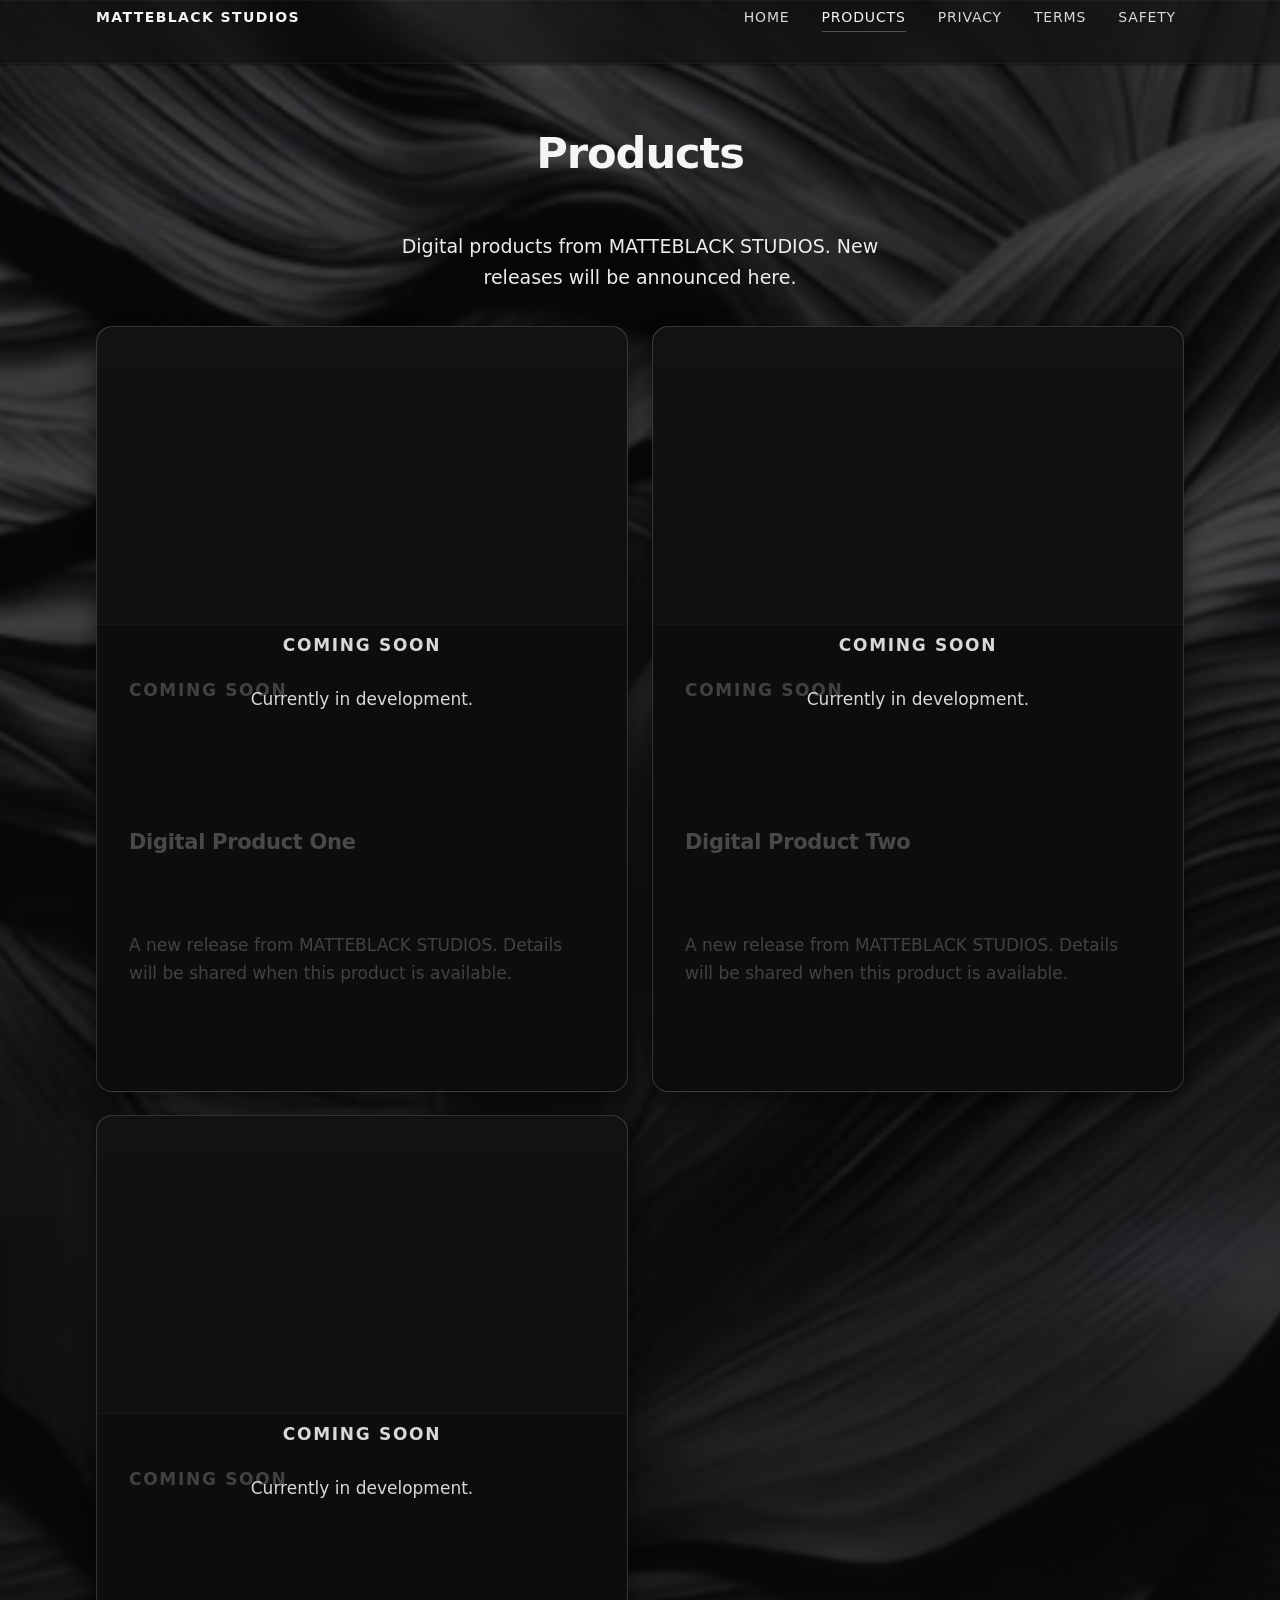
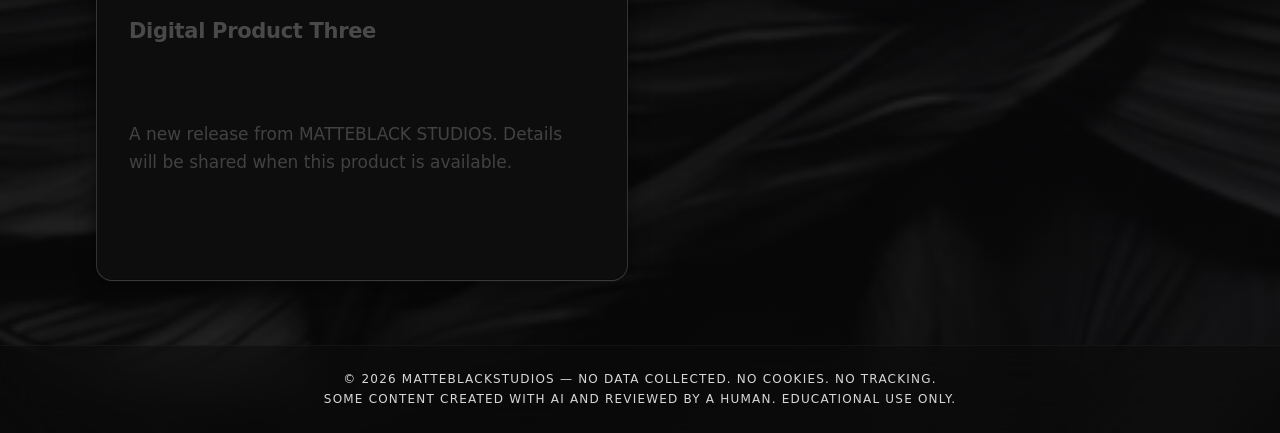
==== PRODUCTS/index.html @ a56c21bc "Initial commit: MATTEBLACK STUDIOS static site export. Privacy-first marketing site with self-hosted" ====
<!DOCTYPE html>
<html lang="en">
<head>
  <meta charset="UTF-8" />
  <meta name="viewport" content="width=device-width, initial-scale=1" />
  <meta name="description" content="Digital products from MATTEBLACK STUDIOS — new releases announced here." />
  <title>Products — MATTEBLACK STUDIOS</title>
  <link rel="stylesheet" href="/styles.css?v=7" />
</head>
<body>
  <a class="skip-link" href="#page-title">Skip to main content</a>

  <header class="header">
    <div class="container">
      <nav class="nav" aria-label="Primary">
        <a href="/index.html" class="logo" aria-label="MATTEBLACK STUDIOS home">Matteblack Studios</a>
        <button type="button" class="nav-toggle" aria-expanded="false" aria-controls="primary-nav" aria-haspopup="menu" aria-label="Open menu">
          <span class="nav-toggle__bar" aria-hidden="true"></span>
          <span class="nav-toggle__bar" aria-hidden="true"></span>
          <span class="nav-toggle__bar" aria-hidden="true"></span>
        </button>
        <ul class="nav-links" id="primary-nav">
          <li><a href="/index.html">Home</a></li>
          <li><a href="/PRODUCTS/index.html" aria-current="page">Products</a></li>
          <li><a href="/privacy.html">Privacy</a></li>
          <li><a href="/terms.html">Terms</a></li>
          <li><a href="/safety.html">Safety</a></li>
        </ul>
      </nav>
    </div>
  </header>

  <main id="main" class="section">
    <div class="container">
      <div class="page-header">
        <h1 id="page-title" class="page-title skip-target" tabindex="-1">Products</h1>
        <p class="page-intro">Digital products from MATTEBLACK STUDIOS. New releases will be announced here.</p>
      </div>

      <section class="product-grid-section" aria-label="Product catalog">
        <div class="product-grid">
          <article class="product-card product-card--soon reveal" aria-labelledby="product-one">
            <div class="product-card__overlay" aria-hidden="true">
              <div class="product-card__overlay-content">
                <p class="product-card__overlay-label">COMING SOON</p>
                <p class="product-card__overlay-note">Currently in development.</p>
              </div>
            </div>
            <figure class="product-card__media">
              <div class="product-card__placeholder" role="img" aria-label="Coming soon placeholder"></div>
            </figure>
            <div class="product-card__body">
              <p class="product-card__status"><span class="visually-hidden">Status: </span>Coming soon</p>
              <h2 id="product-one">Digital Product One</h2>
              <p>A new release from MATTEBLACK STUDIOS. Details will be shared when this product is available.</p>
            </div>
          </article>

          <article class="product-card product-card--soon reveal" aria-labelledby="product-two">
            <div class="product-card__overlay" aria-hidden="true">
              <div class="product-card__overlay-content">
                <p class="product-card__overlay-label">COMING SOON</p>
                <p class="product-card__overlay-note">Currently in development.</p>
              </div>
            </div>
            <figure class="product-card__media">
              <div class="product-card__placeholder" role="img" aria-label="Coming soon placeholder"></div>
            </figure>
            <div class="product-card__body">
              <p class="product-card__status"><span class="visually-hidden">Status: </span>Coming soon</p>
              <h2 id="product-two">Digital Product Two</h2>
              <p>A new release from MATTEBLACK STUDIOS. Details will be shared when this product is available.</p>
            </div>
          </article>

          <article class="product-card product-card--soon reveal" aria-labelledby="product-three">
            <div class="product-card__overlay" aria-hidden="true">
              <div class="product-card__overlay-content">
                <p class="product-card__overlay-label">COMING SOON</p>
                <p class="product-card__overlay-note">Currently in development.</p>
              </div>
            </div>
            <figure class="product-card__media">
              <div class="product-card__placeholder" role="img" aria-label="Coming soon placeholder"></div>
            </figure>
            <div class="product-card__body">
              <p class="product-card__status"><span class="visually-hidden">Status: </span>Coming soon</p>
              <h2 id="product-three">Digital Product Three</h2>
              <p>A new release from MATTEBLACK STUDIOS. Details will be shared when this product is available.</p>
            </div>
          </article>
        </div>
      </section>
    </div>
  </main>

  <footer class="footer">
    <div class="container">
      <p>&copy; <time datetime="2026">2026</time> MATTEBLACKSTUDIOS &mdash; No data collected. No cookies. No tracking. Some content created with AI and reviewed by a human. Educational use only.</p>
    </div>
  </footer>
  <script src="/reveal.js?v=7" defer></script>
</body>
</html>
---- styles.css ----
/* ==========================================================================
   MATTEBLACK STUDIOS — Design System
   Premium matte-black · sovereign · art-directed · mobile-first
   ==========================================================================
 *
 * Architecture: base styles target mobile viewports. Progressive enhancement
 * uses only CSS width breakpoints at 768px and 1024px — no JS breakpoints,
 * no user-agent sniffing, no device detection.
 *
 * RECOMMENDED HOST-LEVEL SECURITY HEADERS (configure on your static host):
 *
 *   Content-Security-Policy:
 *     default-src 'none'; script-src 'self'; style-src 'self'; img-src 'self';
 *     font-src 'self'; connect-src 'none'; frame-ancestors 'none'; base-uri 'self';
 *     form-action 'none'; upgrade-insecure-requests
 *
 *   X-Frame-Options: DENY
 *     (redundant when frame-ancestors 'none' is set in CSP)
 *
 *   X-Content-Type-Options: nosniff
 *   Referrer-Policy: no-referrer
 *   Permissions-Policy: accelerometer=(), camera=(), geolocation=(), gyroscope=(),
 *     microphone=(), payment=(), usb=()
 *
 * ========================================================================== */

/* --------------------------------------------------------------------------
   Design Tokens
   -------------------------------------------------------------------------- */
:root {
  color-scheme: dark;

  /* Layered matte blacks — depth scale (950 → 600) */
  --black-950: #080808;
  --black-900: #0c0c0c;
  --black-850: #111111;
  --black-800: #161616;
  --black-750: #1c1c1c;
  --black-700: #222222;
  --black-650: #282828;
  --black-600: #303030;

  /* Semantic surfaces */
  --color-bg-base: var(--black-950);
  --color-bg-canvas: var(--black-900);
  --color-bg-raised: var(--black-850);
  --color-bg-surface: var(--black-800);
  --color-bg-elevated: var(--black-750);
  --color-bg-overlay: var(--black-700);
  --color-bg-muted: var(--black-650);
  --color-bg-hover: var(--black-600);

  /* Borders — luminance steps for elevation */
  --border-ghost: rgba(255, 255, 255, 0.035);
  --border-subtle: rgba(255, 255, 255, 0.065);
  --border-default: rgba(255, 255, 255, 0.1);
  --border-strong: rgba(255, 255, 255, 0.14);
  --border-highlight: rgba(255, 255, 255, 0.2);

  --color-border-subtle: var(--border-subtle);
  --color-border-default: var(--border-default);
  --color-border-strong: var(--border-strong);

  /* Text — WCAG AA on matte-black surfaces */
  --color-text-primary: #f5f5f5;
  --color-text-secondary: rgba(245, 245, 245, 0.88);
  --color-text-muted: rgba(245, 245, 245, 0.76);
  --color-text-inverse: var(--black-950);
  --color-accent: #d4d4d4;
  --color-accent-hover: #ffffff;
  --color-focus-ring: rgba(255, 255, 255, 0.92);
  --color-focus-glow: rgba(255, 255, 255, 0.14);

  /* Chrome & interactive overlays */
  --surface-chrome: rgba(12, 12, 12, 0.52);
  --surface-chrome-border: var(--border-ghost);
  --surface-interactive: rgba(34, 34, 34, 0.7);
  --surface-interactive-hover: rgba(48, 48, 48, 0.82);

  /* Brand gradients & depth */
  --gradient-brand: linear-gradient(165deg, rgba(255, 255, 255, 0.045) 0%, transparent 52%);
  --gradient-surface: linear-gradient(
    180deg,
    rgba(255, 255, 255, 0.035) 0%,
    rgba(255, 255, 255, 0.008) 42%,
    transparent 100%
  );
  --gradient-surface-deep: linear-gradient(
    180deg,
    transparent 0%,
    rgba(8, 8, 8, 0.35) 100%
  );
  --gradient-vignette: radial-gradient(
    ellipse 82% 68% at 50% 42%,
    transparent 38%,
    rgba(8, 8, 8, 0.5) 100%
  );
  --gradient-hero-glow: radial-gradient(
    ellipse 62% 42% at 50% 28%,
    rgba(255, 255, 255, 0.055) 0%,
    transparent 72%
  );

  /* Spacing scale — 4px base unit, mobile-first rhythm */
  --space-4: 0.25rem;   /*  4px */
  --space-8: 0.5rem;    /*  8px */
  --space-12: 0.75rem;  /* 12px */
  --space-16: 1rem;     /* 16px */
  --space-24: 1.5rem;   /* 24px */
  --space-32: 2rem;     /* 32px */
  --space-48: 3rem;     /* 48px */
  --space-64: 4rem;     /* 64px */

  /* Typography — mobile base sizes; desktop overrides at 768px+ */
  --font-sans: -apple-system, BlinkMacSystemFont, "SF Pro Display", "SF Pro Text", "Segoe UI", system-ui, sans-serif;
  --font-weight-regular: 400;
  --font-weight-medium: 500;
  --font-weight-semibold: 600;

  --text-body: clamp(1.0625rem, 2.5vw, 1.125rem);
  --line-height-body: 1.5;
  --baseline: calc(var(--text-body) * var(--line-height-body));

  --text-display: clamp(1.875rem, 6vw, 2.5rem);
  --text-h1: clamp(1.625rem, 5vw, 2.25rem);
  --text-h2: clamp(1.25rem, 4vw, 1.625rem);
  --text-h3: clamp(1.0625rem, 3.5vw, 1.25rem);
  --text-body-lg: clamp(1.0625rem, 1rem + 0.3vw, 1.1875rem);
  --text-small: clamp(0.8125rem, 0.78rem + 0.18vw, 0.875rem);
  --text-label: clamp(0.75rem, 0.72rem + 0.15vw, 0.8125rem);
  --text-caption: clamp(0.6875rem, 0.66rem + 0.14vw, 0.75rem);

  --leading-display: 1.1;
  --leading-heading: 1.2;
  --leading-subheading: 1.3;
  --leading-body: 1.5;
  --leading-prose: 1.65;
  --leading-label: 1.4;

  --tracking-display: -0.035em;
  --tracking-heading: -0.025em;
  --tracking-subheading: -0.015em;
  --tracking-body: 0;
  --tracking-label: 0.06em;
  --tracking-caps: 0.1em;

  /* Vertical rhythm — baseline multiples */
  --rhythm-1: var(--baseline);
  --rhythm-2: calc(var(--baseline) * 2);
  --rhythm-3: calc(var(--baseline) * 3);
  --rhythm-4: calc(var(--baseline) * 4);

  /* Layout — mobile defaults; widened at breakpoints */
  --grid-columns: 12;
  --container-max: 72rem;
  --container-narrow: 42rem;
  --hero-max-width: 50rem;
  --container-padding: var(--space-16);
  --section-padding: var(--space-32);
  --header-height: 4rem;

  /* Radii — unified */
  --radius-sm: 0.5rem;
  --radius-md: 0.75rem;
  --radius-lg: 1rem;

  /* Motion — micro-interactions */
  --ease-premium: cubic-bezier(0.22, 1, 0.36, 1);
  --ease-soft: cubic-bezier(0.33, 1, 0.68, 1);
  --duration-micro: 150ms;
  --duration-base: 200ms;
  --duration-enter: 250ms;
  --page-fade-duration: 280ms;
  --page-fade-delay: 60ms;
  --page-fade-delay-header: 50ms;
  --page-fade-delay-main: 110ms;
  --page-fade-delay-footer: 170ms;
  --lift-hover: -3px;
  --lift-sm: -2px;
  --lift-xs: -1px;
  --press-sm: 1px;
  --transition-interactive:
    transform var(--duration-micro) var(--ease-premium),
    opacity var(--duration-base) var(--ease-soft),
    color var(--duration-base) var(--ease-soft),
    background var(--duration-base) var(--ease-soft),
    border-color var(--duration-base) var(--ease-soft),
    box-shadow var(--duration-base) var(--ease-soft);

  /* Shadows — stacked matte depth */
  --shadow-sm:
    0 1px 2px rgba(0, 0, 0, 0.42),
    inset 0 1px 0 var(--border-ghost);
  --shadow-md:
    0 6px 20px rgba(0, 0, 0, 0.48),
    0 1px 0 var(--border-ghost);
  --shadow-lg:
    0 14px 36px rgba(0, 0, 0, 0.52),
    inset 0 1px 0 var(--border-subtle);
  --shadow-inset-deep: inset 0 1px 0 var(--border-subtle), inset 0 -1px 0 rgba(0, 0, 0, 0.35);

  /* Frosted glass — mapped to black layers */
  --glass-bg: rgba(22, 22, 22, 0.58);
  --glass-bg-strong: rgba(28, 28, 28, 0.68);
  --glass-border: var(--border-default);
  --glass-border-soft: var(--border-subtle);
  --glass-blur: 20px;
  --glass-text: #f5f5f5;
  --glass-text-soft: rgba(255, 255, 255, 0.92);
  --glass-highlight: var(--border-highlight);

  --bg-image: url("assets/hero-bg.png");
  --bg-scrim: linear-gradient(
    180deg,
    rgba(8, 8, 8, 0.52) 0%,
    rgba(8, 8, 8, 0.66) 48%,
    rgba(8, 8, 8, 0.76) 100%
  );
  --parallax-depth: -1px;
  --parallax-scale: 1.12;

  /* Ambient background motion */
  --ambient-duration: 96s;
  --ambient-duration-glow: 72s;
  --ambient-ease: ease-in-out;
}

/* --------------------------------------------------------------------------
   Reset & Base
   Instagram in-app browser hardening: overflow-x hidden, min-width/height 0
   on all elements prevents flex/grid children from forcing horizontal scroll.
   -------------------------------------------------------------------------- */
*,
*::before,
*::after {
  margin: 0;
  padding: 0;
  box-sizing: border-box;
  min-width: 0;
  min-height: 0;
}

html {
  scroll-behavior: smooth;
  -webkit-font-smoothing: antialiased;
  -moz-osx-font-smoothing: grayscale;
  text-rendering: optimizeLegibility;
  overflow-x: hidden;
  -webkit-text-size-adjust: 100%;
  text-size-adjust: 100%;
}

html,
body {
  overflow-x: hidden;
}

@media (prefers-reduced-motion: reduce) {
  html {
    scroll-behavior: auto;
  }

  *,
  *::before,
  *::after {
    animation: none !important;
    transition: none !important;
  }
}

body {
  position: relative;
  min-height: 100dvh;
  min-height: -webkit-fill-available;
  display: flex;
  flex-direction: column;
  overflow-x: hidden;
  overflow-wrap: break-word;
  word-wrap: break-word;
  background-color: var(--black-950);
  background-image: var(--bg-scrim), var(--bg-image);
  background-size: cover;
  background-position: center;
  background-repeat: no-repeat;
  background-attachment: scroll;
  image-rendering: auto;
  color: var(--color-text-primary);
  font-family: var(--font-sans);
  font-size: var(--text-body);
  font-weight: var(--font-weight-regular);
  line-height: var(--leading-body);
  font-feature-settings: "kern" 1, "liga" 1;
}

/* Skip link — visible on keyboard focus */
.skip-link {
  position: absolute;
  top: var(--space-8);
  left: var(--space-16);
  z-index: 200;
  padding: var(--space-8) var(--space-16);
  font-size: var(--text-small);
  font-weight: var(--font-weight-medium);
  letter-spacing: var(--tracking-label);
  text-transform: uppercase;
  color: var(--color-text-primary);
  background-color: var(--color-bg-elevated);
  border: 1px solid var(--border-strong);
  border-radius: var(--radius-sm);
  box-shadow: var(--shadow-md);
  clip: rect(0 0 0 0);
  clip-path: inset(50%);
  overflow: hidden;
  white-space: nowrap;
}

.skip-link:focus {
  clip: auto;
  clip-path: none;
  overflow: visible;
  outline: 2px solid var(--color-focus-ring);
  outline-offset: 3px;
  box-shadow: var(--shadow-md), 0 0 0 4px var(--color-focus-glow);
}

.skip-link:focus-visible {
  outline: 2px solid var(--color-focus-ring);
  outline-offset: 3px;
  box-shadow: var(--shadow-md), 0 0 0 4px var(--color-focus-glow);
}

/* Ambient drift on pages with a full-page background image */
@media (prefers-reduced-motion: no-preference) {
  body:not(:has(.hero__parallax)) {
    animation: ambient-bg-drift var(--ambient-duration) var(--ambient-ease) infinite alternate;
  }
}

@keyframes ambient-bg-drift {
  0%,
  100% {
    background-position: 50% 50%;
  }
  33% {
    background-position: 50.4% 49.6%;
  }
  66% {
    background-position: 49.6% 50.4%;
  }
}

@keyframes ambient-glow {
  0%,
  100% {
    opacity: 1;
  }
  50% {
    opacity: 0.88;
  }
}

/* Home hero owns the background image when parallax layer is present */
body:has(.hero__parallax) {
  background-image: var(--bg-scrim);
}

/* --------------------------------------------------------------------------
   Page transitions — CSS-only opacity fades (motion-safe)
   -------------------------------------------------------------------------- */
@media (prefers-reduced-motion: no-preference) {
  @view-transition {
    navigation: auto;
  }

  ::view-transition-old(root) {
    animation: page-exit var(--page-fade-duration) var(--ease-soft) both;
    will-change: opacity;
  }

  ::view-transition-new(root) {
    animation: page-enter var(--page-fade-duration) var(--ease-premium) both;
    animation-delay: var(--page-fade-delay);
    will-change: opacity;
  }
}

@keyframes page-enter {
  from {
    opacity: 0;
  }
  to {
    opacity: 1;
  }
}

@keyframes page-exit {
  from {
    opacity: 1;
  }
  to {
    opacity: 0;
  }
}

/* Staggered enter on load — opacity + transition-delay */
@media (prefers-reduced-motion: no-preference) {
  @starting-style {
    .header,
    main:not(.legal),
    .footer {
      opacity: 0;
    }
  }

  .header,
  main:not(.legal),
  .footer {
    transition: opacity var(--page-fade-duration) var(--ease-premium);
    will-change: opacity;
  }

  main.legal,
  main.legal .legal__content {
    opacity: 1;
    transition: none;
    will-change: auto;
  }

  .header {
    transition-delay: var(--page-fade-delay-header);
  }

  main {
    transition-delay: var(--page-fade-delay-main);
  }

  .footer {
    transition-delay: var(--page-fade-delay-footer);
  }
}

.header,
main,
.footer {
  opacity: 1;
}

/* --------------------------------------------------------------------------
   Scroll-triggered reveals (IntersectionObserver + .is-visible)
   -------------------------------------------------------------------------- */
.reveal {
  transition:
    opacity var(--duration-enter) var(--ease-premium),
    transform var(--duration-enter) var(--ease-premium);
  transition-delay: var(--reveal-delay, 0ms);
  will-change: transform, opacity;
}

html.js .reveal:not(.is-visible) {
  opacity: 0;
  transform: translateY(10px);
}

/* Legal copy must stay visible and readable to screen readers at all times */
.legal .legal__content,
html.js .legal .legal__content.reveal,
html.js .legal .legal__content.reveal:not(.is-visible) {
  opacity: 1 !important;
  transform: none !important;
  will-change: auto;
}

.reveal.is-visible {
  opacity: 1;
  transform: translateY(0);
}

@media (prefers-reduced-motion: reduce) {
  .reveal,
  .reveal:not(.is-visible) {
    opacity: 1;
    transform: none;
    transition: none;
    will-change: auto;
  }

  .header,
  main,
  .footer {
    will-change: auto;
  }
}

img,
svg,
video {
  display: block;
  max-width: 100%;
  height: auto;
}

img {
  object-fit: cover;
}

a {
  color: inherit;
  text-decoration: none;
  -webkit-tap-highlight-color: rgba(255, 255, 255, 0.1);
}

button {
  -webkit-tap-highlight-color: rgba(255, 255, 255, 0.1);
}

:focus-visible {
  outline: 2px solid var(--color-focus-ring);
  outline-offset: 3px;
  box-shadow: 0 0 0 4px var(--color-focus-glow);
}

/* Fallback for browsers without :focus-visible */
:focus:not(:focus-visible) {
  outline: none;
  box-shadow: none;
}

a:focus-visible,
button:focus-visible {
  border-radius: var(--radius-sm);
}

/* --------------------------------------------------------------------------
   Typography
   -------------------------------------------------------------------------- */
h1,
h2,
h3,
h4,
h5,
h6 {
  font-weight: var(--font-weight-semibold);
  text-wrap: balance;
}

h1 { font-size: var(--text-h1); line-height: var(--leading-heading); letter-spacing: var(--tracking-heading); }
h2 { font-size: var(--text-h2); line-height: var(--leading-heading); letter-spacing: var(--tracking-heading); }
h3 { font-size: var(--text-h3); line-height: var(--leading-subheading); letter-spacing: var(--tracking-subheading); }

p {
  max-width: 65ch;
  line-height: var(--leading-prose);
}

p + p {
  margin-top: var(--rhythm-1);
}

/* --------------------------------------------------------------------------
   Shared surfaces & glass
   -------------------------------------------------------------------------- */
.glass-panel {
  background: var(--glass-bg);
  background-image: var(--gradient-surface);
  backdrop-filter: blur(var(--glass-blur)) saturate(1.06);
  -webkit-backdrop-filter: blur(var(--glass-blur)) saturate(1.06);
  border: 1px solid var(--glass-border);
  border-radius: var(--radius-lg);
  box-shadow: var(--shadow-lg), var(--shadow-inset-deep);
  transition:
    transform var(--duration-base) var(--ease-premium),
    border-color var(--duration-base) var(--ease-premium),
    box-shadow var(--duration-base) var(--ease-premium);
}

.glass-text {
  color: var(--glass-text);
  text-shadow:
    0 1px 2px rgba(0, 0, 0, 0.4),
    0 0 20px rgba(255, 255, 255, 0.1);
}

.glass-text--liquid {
  color: var(--glass-text);
  background: linear-gradient(
    145deg,
    #ffffff 0%,
    #f0f0f0 48%,
    #ffffff 100%
  );
  -webkit-background-clip: text;
  background-clip: text;
  -webkit-text-fill-color: transparent;
  filter:
    drop-shadow(0 1px 2px rgba(0, 0, 0, 0.45))
    drop-shadow(0 0 12px rgba(255, 255, 255, 0.16));
}

@supports not ((-webkit-background-clip: text) or (background-clip: text)) {
  .glass-text--liquid {
    -webkit-text-fill-color: currentColor;
    background: none;
    filter: none;
  }
}

@media (prefers-contrast: more) {
  .glass-text--liquid {
    -webkit-text-fill-color: currentColor;
    color: var(--glass-text);
    background: none;
    filter: none;
  }
}

/* --------------------------------------------------------------------------
   Layout — mobile-first grid; columns expand at 768px+
   -------------------------------------------------------------------------- */
.container {
  width: 100%;
  max-width: var(--container-max);
  margin-inline: auto;
  padding-inline: var(--container-padding);
}

.container--narrow {
  max-width: var(--container-narrow);
}

.grid {
  display: grid;
  grid-template-columns: repeat(var(--grid-columns), minmax(0, 1fr));
  gap: var(--space-24);
}

.col-span-12 { grid-column: span 12; }
.col-span-10,
.col-span-8,
.col-span-6,
.col-span-4 {
  grid-column: span 12;
}
.col-start-2,
.col-start-3 {
  grid-column-start: 1;
}

@media (min-width: 768px) {
  :root {
    --container-padding: var(--space-24);
    --section-padding: var(--space-64);

    /* Desktop typography scale — clamp() smooths between breakpoints */
    --text-body: clamp(1rem, 0.94rem + 0.28vw, 1.0625rem);
    --text-display: clamp(2rem, 1.45rem + 2.2vw, 3.25rem);
    --text-h1: clamp(1.875rem, 1.5rem + 1.5vw, 2.75rem);
    --text-h2: clamp(1.375rem, 1.15rem + 0.85vw, 1.75rem);
    --text-h3: clamp(1.125rem, 1.05rem + 0.4vw, 1.3125rem);
  }

  .col-span-10 { grid-column: span 10; }
  .col-span-8  { grid-column: span 8; }
  .col-span-6  { grid-column: span 6; }
  .col-span-4  { grid-column: span 4; }
  .col-start-2 { grid-column-start: 2; }
  .col-start-3 { grid-column-start: 3; }
}

@media (min-width: 1024px) {
  :root {
    --container-padding: var(--space-32);
  }
}

/* --------------------------------------------------------------------------
   Header & Navigation — mobile: collapsible menu; desktop: inline links
   -------------------------------------------------------------------------- */
.header {
  position: sticky;
  top: 0;
  z-index: 100;
  height: auto;
  border-bottom: 1px solid var(--surface-chrome-border);
  background: var(--surface-chrome);
  backdrop-filter: blur(var(--glass-blur)) saturate(1.04);
  -webkit-backdrop-filter: blur(var(--glass-blur)) saturate(1.04);
  box-shadow: var(--shadow-sm);
}

.nav {
  display: flex;
  flex-wrap: wrap;
  align-items: center;
  justify-content: space-between;
  min-height: var(--header-height);
  gap: var(--space-16);
  row-gap: 0;
}

.logo {
  flex-shrink: 0;
  display: inline-flex;
  align-items: center;
  min-height: 3rem;
  max-width: calc(100% - 3.5rem);
  font-size: var(--text-small);
  font-weight: var(--font-weight-semibold);
  line-height: var(--leading-label);
  letter-spacing: var(--tracking-caps);
  text-transform: uppercase;
  color: var(--glass-text);
  opacity: 1;
  transform: translateY(0);
  transition: var(--transition-interactive);
}

.logo:hover {
  color: var(--color-accent-hover);
  transform: translateY(var(--lift-xs));
}

.logo:active {
  transform: translateY(0);
  opacity: 0.82;
}

.nav-links {
  display: none;
  width: 100%;
  flex-direction: column;
  align-items: stretch;
  gap: var(--space-4);
  padding-block: var(--space-16);
  margin-top: var(--space-8);
  border-top: 1px solid var(--border-subtle);
  list-style: none;
}

.nav.is-open .nav-links {
  display: flex;
}

html:not(.js) .nav-links {
  display: flex;
}

html:not(.js) .nav-toggle {
  display: none;
}

html:not(.js) #primary-nav {
  display: flex;
}

@media (min-width: 768px) {
  #primary-nav[hidden] {
    display: flex !important;
  }
}

.nav-links li {
  display: flex;
  width: 100%;
}

.nav-links a {
  position: relative;
  display: flex;
  align-items: center;
  width: 100%;
  min-height: 3rem;
  padding: var(--space-8) var(--space-16);
  font-size: var(--text-small);
  font-weight: var(--font-weight-medium);
  line-height: var(--leading-label);
  letter-spacing: var(--tracking-label);
  text-transform: uppercase;
  color: var(--color-text-secondary);
  transform: translateY(0);
  transition: var(--transition-interactive);
}

.nav-links a::after {
  content: "";
  position: absolute;
  left: var(--space-16);
  right: var(--space-16);
  bottom: 0.2rem;
  height: 1px;
  background: currentColor;
  opacity: 0;
  transform: scaleX(0.5);
  transition:
    opacity var(--duration-base) var(--ease-soft),
    transform var(--duration-base) var(--ease-premium);
}

.nav-links a:hover {
  opacity: 1;
  color: var(--color-accent-hover);
  transform: translateY(var(--lift-xs));
}

.nav-links a:hover::after {
  opacity: 0.4;
  transform: scaleX(1);
}

.nav-links a:active {
  transform: translateY(0);
  opacity: 0.78;
}

.nav-links a[aria-current="page"] {
  opacity: 1;
  color: var(--glass-text);
}

.nav-links a[aria-current="page"]::after {
  opacity: 0.28;
  transform: scaleX(1);
}

.logo:focus-visible,
.nav-links a:focus-visible {
  outline-offset: 4px;
}

.nav-toggle {
  display: inline-flex;
  flex-shrink: 0;
  flex-direction: column;
  justify-content: center;
  align-items: center;
  gap: 5px;
  min-width: 3rem;
  min-height: 3rem;
  margin-left: auto;
  padding: var(--space-8);
  background: transparent;
  border: 1px solid var(--border-default);
  border-radius: var(--radius-sm);
  cursor: pointer;
  color: var(--glass-text);
  transition: var(--transition-interactive);
}

.nav-toggle__bar {
  display: block;
  width: 1.25rem;
  height: 2px;
  background: currentColor;
  border-radius: 1px;
  transition: transform var(--duration-base) var(--ease-premium), opacity var(--duration-base) var(--ease-soft);
}

.nav-toggle:hover {
  border-color: var(--border-strong);
  background-color: var(--surface-interactive);
}

.nav-toggle:focus-visible {
  outline: 2px solid var(--color-focus-ring);
  outline-offset: 3px;
  box-shadow: 0 0 0 4px var(--color-focus-glow);
}

.nav.is-open .nav-toggle__bar:nth-child(1) {
  transform: translateY(7px) rotate(45deg);
}

.nav.is-open .nav-toggle__bar:nth-child(2) {
  opacity: 0;
}

.nav.is-open .nav-toggle__bar:nth-child(3) {
  transform: translateY(-7px) rotate(-45deg);
}

@media (min-width: 768px) {
  .header {
    height: var(--header-height);
  }

  .nav {
    flex-wrap: nowrap;
    height: 100%;
    min-height: 0;
  }

  .logo {
    display: block;
    min-height: 0;
    max-width: none;
  }

  .nav-toggle {
    display: none;
  }

  .nav-links {
    display: flex;
    width: auto;
    flex-direction: row;
    align-items: center;
    gap: var(--space-16);
    padding-block: 0;
    margin-top: 0;
    border-top: none;
  }

  .nav-links li {
    width: auto;
  }

  .nav-links a {
    display: block;
    width: auto;
    min-height: 0;
    padding: var(--space-8) var(--space-8);
  }

  .nav-links a::after {
    left: var(--space-8);
    right: var(--space-8);
  }
}

/* --------------------------------------------------------------------------
   Hero — mobile: simplified parallax; desktop: perspective depth
   Viewport height uses 100dvh + -webkit-fill-available for in-app browsers.
   -------------------------------------------------------------------------- */
.hero {
  position: relative;
  flex: 1;
  display: flex;
  align-items: center;
  padding-block: var(--space-32);
  min-height: calc(100dvh - var(--header-height) - var(--space-32));
  overflow: hidden;
  isolation: isolate;
  perspective: none;
}

/* Parallax background — perspective + translateZ depth */
.hero__parallax {
  position: absolute;
  inset: 0;
  z-index: 0;
  overflow: hidden;
  transform-style: preserve-3d;
  pointer-events: none;
}

.hero__parallax-layer {
  position: absolute;
  inset: 0;
  background-image: var(--bg-scrim), var(--bg-image);
  background-size: cover;
  background-position: center;
  background-repeat: no-repeat;
  image-rendering: auto;
  transform: none;
  transform-origin: center center;
  will-change: transform, opacity;
}

@media (prefers-reduced-motion: no-preference) {
  .hero__parallax-layer {
    animation: ambient-bg-drift var(--ambient-duration) var(--ambient-ease) infinite alternate;
  }

  @supports (animation-timeline: scroll()) {
    .hero__parallax-layer {
      animation:
        ambient-bg-drift var(--ambient-duration) var(--ambient-ease) infinite alternate,
        hero-parallax-scroll linear both;
      animation-timeline: auto, scroll(root block);
      animation-range: normal, 0 100dvh;
    }
  }
}

@keyframes hero-parallax-scroll {
  from {
    transform: translateZ(var(--parallax-depth)) scale(var(--parallax-scale)) translateY(0);
  }
  to {
    transform: translateZ(var(--parallax-depth)) scale(var(--parallax-scale)) translateY(5%);
  }
}

.hero::after {
  content: "";
  position: absolute;
  inset: 0;
  background: var(--gradient-vignette), var(--gradient-hero-glow);
  pointer-events: none;
  z-index: 2;
  will-change: opacity;
}

@media (prefers-reduced-motion: no-preference) {
  .hero::after {
    animation: ambient-glow var(--ambient-duration-glow) var(--ambient-ease) infinite alternate;
  }
}

.hero .container {
  position: relative;
  z-index: 3;
  width: 100%;
  transform: translateZ(0);
}

.hero__content {
  width: 100%;
  max-width: var(--hero-max-width);
  margin-inline: auto;
  padding: var(--space-24) var(--space-16);
  text-align: center;
  background: var(--glass-bg-strong);
}

.hero-title {
  white-space: normal;
  overflow-wrap: break-word;
  font-size: var(--text-display);
  font-weight: var(--font-weight-semibold);
  line-height: var(--leading-display);
  letter-spacing: var(--tracking-heading);
  margin-bottom: var(--rhythm-2);
  text-wrap: balance;
}

.hero-subtitle {
  max-width: none;
  white-space: normal;
  font-size: var(--text-label);
  font-weight: var(--font-weight-medium);
  line-height: var(--leading-label);
  letter-spacing: var(--tracking-caps);
  color: var(--color-text-primary);
  text-transform: uppercase;
}

#main {
  scroll-margin-top: var(--header-height);
}

.legal__title,
.skip-target {
  scroll-margin-top: var(--header-height);
}

.legal__title:focus,
.legal__title:focus-visible,
.skip-target:focus,
.skip-target:focus-visible {
  outline: 2px solid var(--color-focus-ring);
  outline-offset: 3px;
  box-shadow: 0 0 0 4px var(--color-focus-glow);
}

main:focus,
main:focus-visible {
  outline: 2px solid var(--color-focus-ring);
  outline-offset: 3px;
  box-shadow: 0 0 0 4px var(--color-focus-glow);
}

@media (min-width: 768px) {
  .hero {
    padding-block: var(--space-64);
    min-height: calc(100dvh - var(--header-height) - var(--space-64));
    perspective: 1px;
    perspective-origin: center center;
  }

  .hero__parallax-layer {
    inset: -12% 0;
    transform: translateZ(var(--parallax-depth)) scale(var(--parallax-scale));
  }

  .hero__content {
    padding: var(--space-32) var(--space-24);
  }

  .hero-title {
    letter-spacing: var(--tracking-display);
  }
}

@media (prefers-reduced-motion: reduce) {
  .hero {
    perspective: none;
  }

  .hero__parallax-layer {
    transform: none;
    will-change: auto;
  }

  .hero::after {
    will-change: auto;
  }
}

/* --------------------------------------------------------------------------
   Sections — vertical rhythm via --section-padding token
   -------------------------------------------------------------------------- */
.section {
  flex: 1;
  padding-block: var(--section-padding);
}

.section--compact {
  padding-block: var(--space-32);
}

.page-header {
  margin-bottom: var(--space-24);
}

.page-title {
  font-size: var(--text-h1);
  font-weight: var(--font-weight-semibold);
  letter-spacing: var(--tracking-heading);
  line-height: var(--leading-heading);
  text-align: center;
  margin-bottom: var(--rhythm-2);
  color: var(--glass-text);
  text-wrap: balance;
}

.page-intro {
  max-width: 42ch;
  margin-inline: auto;
  font-size: var(--text-body-lg);
  line-height: var(--leading-prose);
  letter-spacing: var(--tracking-body);
  color: var(--glass-text-soft);
  text-align: center;
  text-wrap: pretty;
}

@media (min-width: 768px) {
  .page-header {
    margin-bottom: var(--space-32);
  }
}

/* --------------------------------------------------------------------------
   Product cards
   -------------------------------------------------------------------------- */
.product-grid {
  display: grid;
  grid-template-columns: repeat(12, minmax(0, 1fr));
  gap: var(--space-24);
  align-items: stretch;
}

.product-card {
  grid-column: span 12;
  position: relative;
  padding: var(--space-24);
  border-radius: var(--radius-lg);
  border: 1px solid var(--glass-border);
  background-color: var(--color-bg-elevated);
  background-image: var(--gradient-surface);
  backdrop-filter: blur(var(--glass-blur)) saturate(1.06);
  -webkit-backdrop-filter: blur(var(--glass-blur)) saturate(1.06);
  box-shadow: var(--shadow-md), var(--shadow-inset-deep);
  transition: var(--transition-interactive);
}

.product-card.reveal:not(.is-visible) {
  transform: translateY(10px);
}

.product-card.reveal.is-visible {
  transform: translateY(0);
}

.product-card:hover {
  transform: translateY(var(--lift-hover));
  border-color: var(--border-strong);
  background-color: var(--color-bg-overlay);
  box-shadow: var(--shadow-lg), var(--shadow-inset-deep);
}

.product-card:active {
  transform: translateY(calc(var(--lift-hover) + var(--press-sm)));
  opacity: 0.94;
}

.product-card h2 {
  font-size: var(--text-h3);
  font-weight: var(--font-weight-semibold);
  line-height: var(--leading-subheading);
  letter-spacing: var(--tracking-subheading);
  margin-bottom: var(--rhythm-1);
  color: var(--glass-text);
  text-wrap: balance;
  transition:
    opacity var(--duration-base) var(--ease-soft),
    transform var(--duration-base) var(--ease-premium);
}

.product-card:hover h2 {
  transform: translateY(var(--lift-xs));
}

.product-card p {
  max-width: none;
  font-size: var(--text-body);
  line-height: var(--leading-prose);
  color: var(--color-text-secondary);
}

.product-card:hover p {
  color: var(--color-text-primary);
}

.product-note {
  margin-top: var(--rhythm-2);
  font-size: var(--text-caption);
  line-height: var(--leading-label);
  letter-spacing: var(--tracking-caps);
  font-weight: var(--font-weight-medium);
  text-transform: uppercase;
  color: var(--color-text-secondary);
  opacity: 1;
  transition:
    opacity var(--duration-base) var(--ease-soft),
    color var(--duration-base) var(--ease-soft);
}

.product-card:hover .product-note {
  color: var(--color-text-secondary);
}

.product-card__media {
  margin: calc(-1 * var(--space-24)) calc(-1 * var(--space-24)) var(--rhythm-2);
  overflow: hidden;
  border-radius: calc(var(--radius-lg) - 1px) calc(var(--radius-lg) - 1px) 0 0;
}

.product-card__media img {
  width: 100%;
  aspect-ratio: 16 / 9;
  object-fit: cover;
}

.product-card__placeholder {
  width: 100%;
  aspect-ratio: 16 / 9;
  background-color: var(--color-bg-muted);
  background-image: var(--gradient-surface);
  border-bottom: 1px solid var(--border-subtle);
}

@media (min-width: 768px) {
  .product-card {
    grid-column: span 6;
    padding: var(--space-32);
  }

  .product-card__media {
    margin: calc(-1 * var(--space-32)) calc(-1 * var(--space-32)) var(--rhythm-2);
  }

  .button {
    width: auto;
    max-width: none;
  }
}

.product-card__status {
  max-width: none;
  margin: 0 0 var(--space-8);
  font-size: var(--text-label);
  font-weight: var(--font-weight-semibold);
  line-height: var(--leading-label);
  letter-spacing: var(--tracking-caps);
  text-transform: uppercase;
  color: var(--color-text-secondary);
}

.product-card--soon {
  pointer-events: none;
  user-select: none;
  display: flex;
  flex-direction: column;
}

.product-card--soon a,
.product-card--soon button {
  display: none;
}

.product-card--soon:hover,
.product-card--soon:active {
  transform: translateY(0);
  opacity: 1;
  border-color: var(--glass-border);
  background-color: var(--color-bg-elevated);
  box-shadow: var(--shadow-md), var(--shadow-inset-deep);
}

.product-card--soon:hover h2,
.product-card--soon:hover p {
  transform: none;
  color: inherit;
}

.product-card--soon:hover .product-note {
  color: var(--color-text-muted);
}

.product-card__body {
  display: flex;
  flex-direction: column;
  gap: var(--rhythm-1);
  flex: 1;
}

.product-card--soon .product-card__body {
  text-align: left;
}

.product-card--soon .product-card__body h2 {
  margin-bottom: 0;
  min-height: calc(var(--rhythm-2) + var(--rhythm-1));
  text-wrap: balance;
}

.product-card--soon .product-card__body p {
  margin: 0;
  min-height: calc(var(--rhythm-4) + var(--rhythm-1));
  text-wrap: pretty;
}

.product-card__overlay {
  position: absolute;
  inset: 0;
  z-index: 2;
  display: flex;
  flex-direction: column;
  align-items: center;
  justify-content: center;
  padding: var(--space-24);
  background: rgba(8, 8, 8, 0.72);
  border-radius: inherit;
}

.product-card__overlay-content {
  display: flex;
  flex-direction: column;
  align-items: center;
  justify-content: center;
  gap: var(--rhythm-1);
  width: 100%;
  max-width: 28ch;
  text-align: center;
}

.product-card__overlay-label {
  max-width: none;
  margin: 0;
  font-size: var(--text-label);
  font-weight: var(--font-weight-semibold);
  line-height: var(--leading-label);
  letter-spacing: var(--tracking-caps);
  text-transform: uppercase;
  color: var(--glass-text);
}

.product-card__overlay-note {
  max-width: none;
  width: 100%;
  margin: 0;
  min-height: calc(var(--rhythm-3) + var(--rhythm-1));
  font-size: var(--text-small);
  font-weight: var(--font-weight-regular);
  line-height: var(--leading-prose);
  letter-spacing: var(--tracking-body);
  color: var(--color-text-secondary);
  text-wrap: pretty;
}

/* --------------------------------------------------------------------------
   Buttons
   -------------------------------------------------------------------------- */
.button {
  display: inline-flex;
  align-items: center;
  justify-content: center;
  margin-top: var(--rhythm-2);
  padding: var(--space-8) var(--space-24);
  min-height: 3rem;
  width: 100%;
  max-width: 100%;
  font-size: var(--text-small);
  font-weight: var(--font-weight-medium);
  line-height: var(--leading-label);
  letter-spacing: var(--tracking-label);
  text-transform: uppercase;
  color: var(--color-text-primary);
  background-color: var(--surface-interactive);
  background-image: var(--gradient-surface);
  backdrop-filter: blur(12px);
  -webkit-backdrop-filter: blur(12px);
  border: 1px solid var(--border-default);
  border-radius: var(--radius-sm);
  box-shadow: var(--shadow-sm);
  cursor: pointer;
  opacity: 0.94;
  transform: translateY(0);
  transition: var(--transition-interactive);
}

.button:hover {
  background-color: var(--surface-interactive-hover);
  border-color: var(--border-strong);
  box-shadow: var(--shadow-md);
  transform: translateY(var(--lift-sm));
  opacity: 1;
}

.button:active {
  transform: translateY(var(--press-sm));
  opacity: 0.88;
  box-shadow: var(--shadow-sm);
}

.button:focus-visible {
  outline: 2px solid var(--color-focus-ring);
  outline-offset: 3px;
  box-shadow: var(--shadow-sm), 0 0 0 4px var(--color-focus-glow);
}

.legal__content a:focus-visible {
  outline-offset: 4px;
  border-radius: 2px;
}

/* --------------------------------------------------------------------------
   Legal — mobile-compact panels; desktop widens padding
   -------------------------------------------------------------------------- */
.legal {
  flex: 1;
  padding-block: var(--section-padding);
}

.legal__content {
  max-width: 100%;
  padding: var(--space-24);
  background-color: var(--color-bg-surface);
  background-image: var(--gradient-surface);
  backdrop-filter: blur(var(--glass-blur)) saturate(1.06);
  -webkit-backdrop-filter: blur(var(--glass-blur)) saturate(1.06);
  border: 1px solid var(--glass-border);
  border-radius: var(--radius-lg);
  box-shadow: var(--shadow-lg), var(--shadow-inset-deep);
}

.legal__content h1,
.legal__title {
  font-size: var(--text-h1);
  letter-spacing: var(--tracking-heading);
  line-height: var(--leading-heading);
  margin-bottom: var(--rhythm-2);
  color: var(--glass-text);
  text-wrap: balance;
}

.legal__intro {
  margin-bottom: var(--rhythm-4);
}

.legal__intro:last-child {
  margin-bottom: 0;
}

.legal__content h2 {
  font-size: var(--text-h2);
  line-height: var(--leading-heading);
  letter-spacing: var(--tracking-heading);
  margin-bottom: var(--rhythm-1);
  color: var(--glass-text);
  text-wrap: balance;
}

.legal__section + .legal__section {
  margin-top: var(--rhythm-4);
}

.legal__section:first-of-type {
  margin-top: var(--rhythm-4);
}

.legal__section h2 {
  margin-top: 0;
}

.legal__content > h2 {
  margin-top: var(--rhythm-4);
}

.legal__content p,
.legal__content li {
  font-size: var(--text-body);
  line-height: var(--leading-prose);
  color: var(--glass-text-soft);
  margin-bottom: var(--rhythm-1);
  max-width: 65ch;
}

.legal__content ul {
  padding-left: var(--rhythm-2);
  margin-bottom: var(--rhythm-2);
}

.visually-hidden {
  position: absolute;
  width: 1px;
  height: 1px;
  padding: 0;
  margin: -1px;
  overflow: hidden;
  clip: rect(0 0 0 0);
  clip-path: inset(50%);
  white-space: nowrap;
  border: 0;
}

.privacy-label {
  margin-top: var(--rhythm-1);
  margin-bottom: var(--rhythm-2);
  overflow-x: auto;
}

.legal__content table {
  width: 100%;
  border-collapse: collapse;
  font-size: var(--text-body);
  line-height: var(--leading-prose);
  color: var(--glass-text-soft);
}

.legal__content th,
.legal__content td {
  padding: var(--space-12) var(--space-16);
  text-align: left;
  vertical-align: top;
  border-bottom: 1px solid var(--glass-border);
}

.legal__content thead th {
  font-size: var(--text-small);
  font-weight: var(--font-weight-medium);
  letter-spacing: var(--tracking-label);
  text-transform: uppercase;
  color: var(--glass-text);
  border-bottom: 1px solid var(--border-strong);
}

.legal__content tbody th {
  font-weight: var(--font-weight-medium);
  color: var(--glass-text);
}

.legal__content tbody tr:last-child th,
.legal__content tbody tr:last-child td {
  border-bottom: none;
}

.legal__content a {
  color: var(--color-accent);
  text-decoration: underline;
  text-decoration-thickness: 1px;
  text-underline-offset: 3px;
  transition: color var(--duration-base) var(--ease-premium), opacity var(--duration-base) var(--ease-premium);
}

.legal__content a:hover,
.legal__content a:focus-visible {
  color: var(--color-accent-hover);
  opacity: 1;
}

@media (min-width: 768px) {
  .legal__content {
    padding: var(--space-32);
  }
}

/* --------------------------------------------------------------------------
   Footer
   -------------------------------------------------------------------------- */
.footer {
  margin-top: auto;
  padding-block: var(--space-24);
  border-top: 1px solid var(--surface-chrome-border);
  background: var(--surface-chrome);
  backdrop-filter: blur(var(--glass-blur)) saturate(1.04);
  -webkit-backdrop-filter: blur(var(--glass-blur)) saturate(1.04);
  text-align: center;
}

.footer p {
  max-width: none;
  font-size: var(--text-caption);
  font-weight: var(--font-weight-medium);
  line-height: var(--leading-prose);
  letter-spacing: var(--tracking-caps);
  text-transform: uppercase;
  color: var(--color-text-secondary);
  text-wrap: balance;
}

/* High-contrast / forced-colors mode — preserve focus and structure */
@media (forced-colors: active) {
  .skip-link:focus-visible,
  :focus-visible,
  .button:focus-visible,
  .nav-toggle:focus-visible,
  .legal__title:focus,
  .legal__title:focus-visible,
  .skip-target:focus,
  .skip-target:focus-visible,
  main:focus,
  main:focus-visible {
    outline: 2px solid Highlight;
    outline-offset: 3px;
    box-shadow: none;
  }

  .header,
  .footer,
  .glass-panel,
  .legal__content,
  .product-card,
  .button,
  .nav-toggle {
    border: 1px solid CanvasText;
  }
}

/* Overflow containment for glass panels in narrow WebViews */
.hero__content,
.legal__content,
.glass-panel {
  max-width: 100%;
}
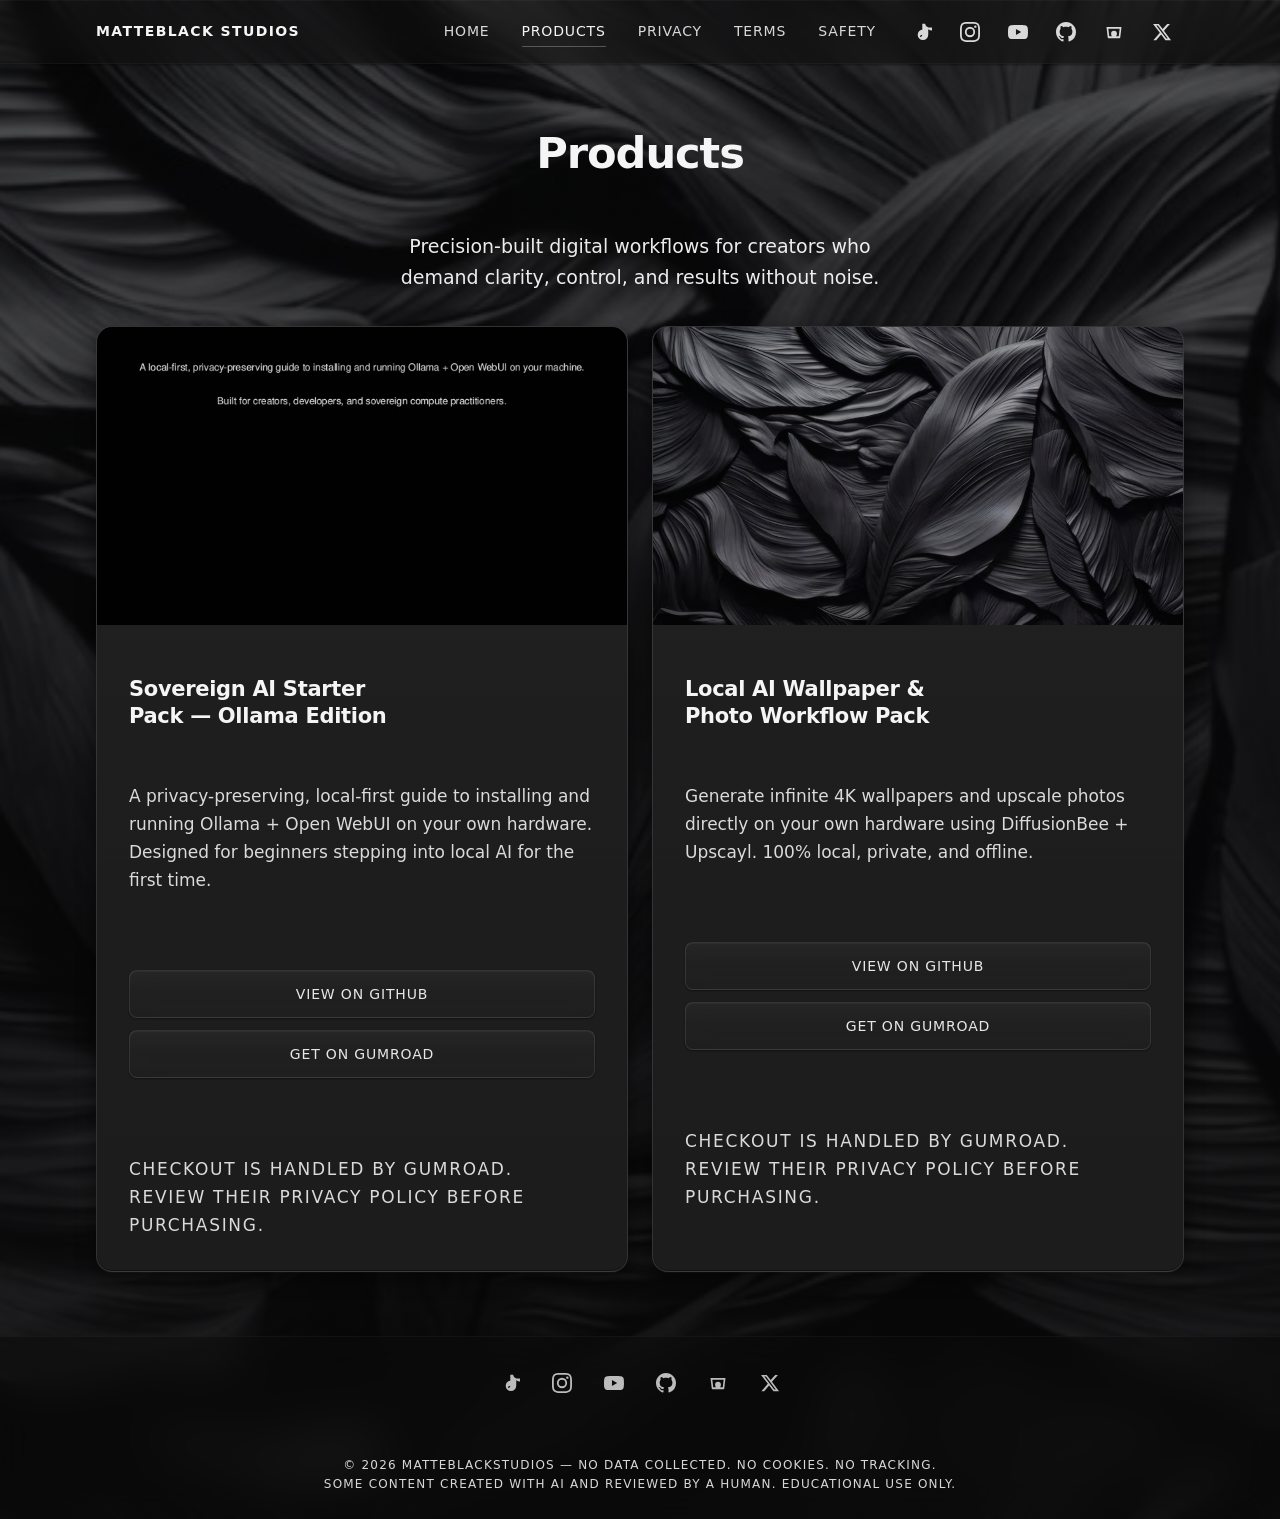
==== commit dab160bc: "Ship full product catalog with accessible social nav and Netlify deploy prep. Add two live product c" ====
--- a/PRODUCTS/index.html
+++ b/PRODUCTS/index.html
@@ -3,30 +3,66 @@
 <head>
   <meta charset="UTF-8" />
   <meta name="viewport" content="width=device-width, initial-scale=1" />
-  <meta name="description" content="Digital products from MATTEBLACK STUDIOS — new releases announced here." />
+  <meta name="description" content="Digital products from MATTEBLACK STUDIOS — sovereign workflows for creators and professionals." />
   <title>Products — MATTEBLACK STUDIOS</title>
-  <link rel="stylesheet" href="/styles.css?v=7" />
+  <link rel="stylesheet" href="/styles.css?v=8" />
 </head>
 <body>
   <a class="skip-link" href="#page-title">Skip to main content</a>
 
   <header class="header">
     <div class="container">
-      <nav class="nav" aria-label="Primary">
-        <a href="/index.html" class="logo" aria-label="MATTEBLACK STUDIOS home">Matteblack Studios</a>
-        <button type="button" class="nav-toggle" aria-expanded="false" aria-controls="primary-nav" aria-haspopup="menu" aria-label="Open menu">
-          <span class="nav-toggle__bar" aria-hidden="true"></span>
-          <span class="nav-toggle__bar" aria-hidden="true"></span>
-          <span class="nav-toggle__bar" aria-hidden="true"></span>
-        </button>
-        <ul class="nav-links" id="primary-nav">
-          <li><a href="/index.html">Home</a></li>
-          <li><a href="/PRODUCTS/index.html" aria-current="page">Products</a></li>
-          <li><a href="/privacy.html">Privacy</a></li>
-          <li><a href="/terms.html">Terms</a></li>
-          <li><a href="/safety.html">Safety</a></li>
-        </ul>
-      </nav>
+      <div class="header__inner">
+        <nav class="nav" aria-label="Primary">
+          <a href="/index.html" class="logo" aria-label="MATTEBLACK STUDIOS home">Matteblack Studios</a>
+          <button type="button" class="nav-toggle" aria-expanded="false" aria-controls="primary-nav" aria-haspopup="menu" aria-label="Open menu">
+            <span class="nav-toggle__bar" aria-hidden="true"></span>
+            <span class="nav-toggle__bar" aria-hidden="true"></span>
+            <span class="nav-toggle__bar" aria-hidden="true"></span>
+          </button>
+          <ul class="nav-links" id="primary-nav">
+            <li><a href="/index.html">Home</a></li>
+            <li><a href="/PRODUCTS/index.html" aria-current="page">Products</a></li>
+            <li><a href="/privacy.html">Privacy</a></li>
+            <li><a href="/terms.html">Terms</a></li>
+            <li><a href="/safety.html">Safety</a></li>
+          </ul>
+        </nav>
+        <nav class="social-nav header__social" aria-label="Social media">
+          <ul class="social-nav__list">
+            <li>
+              <a class="social-nav__link" href="https://www.tiktok.com/@matteblackstudios1" target="_blank" rel="noopener noreferrer" aria-label="TikTok (opens in new tab)">
+                <svg xmlns="http://www.w3.org/2000/svg" viewBox="0 0 24 24" fill="currentColor" aria-hidden="true" focusable="false"><path d="M19.59 6.69a4.83 4.83 0 0 1-3.77-4.25V2h-3.45v13.67a2.89 2.89 0 0 1-2.88 2.5 2.89 2.89 0 0 1 2.88-2.88c.28 0 .54.04.79.1V9.01a6.34 6.34 0 0 0-6.34 6.34 6.34 6.34 0 0 0 6.34 6.34 6.34 6.34 0 0 0 6.33-6.34V8.69a8.18 8.18 0 0 0 4.77 1.52V6.75a4.85 4.85 0 0 1-1-.06z"/></svg>
+              </a>
+            </li>
+            <li>
+              <a class="social-nav__link" href="https://www.instagram.com/matteblackstudios1" target="_blank" rel="noopener noreferrer" aria-label="Instagram (opens in new tab)">
+                <svg xmlns="http://www.w3.org/2000/svg" viewBox="0 0 24 24" fill="currentColor" aria-hidden="true" focusable="false"><path d="M12 2.163c3.204 0 3.584.012 4.85.07 3.252.148 4.771 1.691 4.919 4.919.058 1.265.069 1.645.069 4.849 0 3.205-.012 3.584-.069 4.849-.149 3.225-1.664 4.771-4.919 4.919-1.266.058-1.644.07-4.85.07-3.204 0-3.584-.012-4.849-.07-3.26-.149-4.771-1.699-4.919-4.92-.058-1.265-.07-1.644-.07-4.849 0-3.204.013-3.583.07-4.849.149-3.227 1.664-4.771 4.919-4.919 1.266-.057 1.645-.069 4.849-.069zM12 0C8.741 0 8.333.014 7.053.072 2.695.272.273 2.69.073 7.052.014 8.333 0 8.741 0 12c0 3.259.014 3.668.072 4.948.2 4.358 2.618 6.78 6.98 6.98 1.281.058 1.689.072 4.948.072 3.259 0 3.668-.014 4.948-.072 4.354-.2 6.782-2.618 6.979-6.98.059-1.28.073-1.689.073-4.948 0-3.259-.014-3.667-.072-4.947-.196-4.354-2.617-6.78-6.979-6.98C15.668.014 15.259 0 12 0zm0 5.838a6.162 6.162 0 1 0 0 12.324 6.162 6.162 0 0 0 0-12.324zM12 16a4 4 0 1 1 0-8 4 4 0 0 1 0 8zm6.406-11.845a1.44 1.44 0 1 0 0 2.881 1.44 1.44 0 0 0 0-2.881z"/></svg>
+              </a>
+            </li>
+            <li>
+              <a class="social-nav__link" href="https://www.youtube.com/@Vibe_MonkeyAi" target="_blank" rel="noopener noreferrer" aria-label="YouTube (opens in new tab)">
+                <svg xmlns="http://www.w3.org/2000/svg" viewBox="0 0 24 24" fill="currentColor" aria-hidden="true" focusable="false"><path d="M23.498 6.186a3.016 3.016 0 0 0-2.122-2.136C19.505 3.545 12 3.545 12 3.545s-7.505 0-9.377.505A3.017 3.017 0 0 0 .502 6.186C0 8.07 0 12 0 12s0 3.93.502 5.814a3.016 3.016 0 0 0 2.122 2.136c1.871.505 9.376.505 9.376.505s7.505 0 9.377-.505a3.015 3.015 0 0 0 2.122-2.136C24 15.93 24 12 24 12s0-3.93-.502-5.814zM9.545 15.568V8.432L15.818 12l-6.273 3.568z"/></svg>
+              </a>
+            </li>
+            <li>
+              <a class="social-nav__link" href="https://github.com/Flakiopai" target="_blank" rel="noopener noreferrer" aria-label="GitHub (opens in new tab)">
+                <svg xmlns="http://www.w3.org/2000/svg" viewBox="0 0 24 24" fill="currentColor" aria-hidden="true" focusable="false"><path d="M12 0C5.37 0 0 5.37 0 12c0 5.31 3.435 9.795 8.205 11.385.6.105.825-.255.825-.57 0-.285-.015-1.23-.015-2.235-3.015.555-3.795-.735-4.035-1.41-.135-.345-.72-1.41-1.23-1.695-.42-.225-1.02-.78-.015-.795.945-.015 1.62.87 1.845 1.23 1.08 1.815 2.805 1.305 3.495.99.105-.78.42-1.305.765-1.605-2.67-.3-5.46-1.335-5.46-5.925 0-1.305.465-2.385 1.23-3.225-.12-.3-.54-1.53.12-3.18 0 0 1.005-.315 3.3 1.23.96-.27 1.98-.405 3-.405s2.04.135 3 .405c2.295-1.56 3.3-1.23 3.3-1.23.66 1.65.24 2.88.12 3.18.765.84 1.23 1.905 1.23 3.225 0 4.605-2.805 5.625-5.475 5.925.435.375.81 1.095.81 2.22 0 1.605-.015 2.895-.015 3.3 0 .315.225.69.825.57A12.02 12.02 0 0 0 24 12c0-6.63-5.37-12-12-12z"/></svg>
+              </a>
+            </li>
+            <li>
+              <a class="social-nav__link" href="https://matteblackstudios.gumroad.com" target="_blank" rel="noopener noreferrer" aria-label="Gumroad store (opens in new tab)">
+                <svg xmlns="http://www.w3.org/2000/svg" viewBox="0 0 24 24" fill="currentColor" aria-hidden="true" focusable="false"><path d="M3 6h18l-1.5 12.5a1 1 0 0 1-1 .875H5.5a1 1 0 0 1-1-.875L3 6zm2.2 2 1.1 9h11.4l1.1-9H5.2zm6.8 2.5a3.5 3.5 0 1 1 0 7 3.5 3.5 0 0 1 0-7z"/></svg>
+              </a>
+            </li>
+            <li>
+              <a class="social-nav__link" href="https://x.com/Vibe_MonkeyAi" target="_blank" rel="noopener noreferrer" aria-label="X, formerly Twitter (opens in new tab)">
+                <svg xmlns="http://www.w3.org/2000/svg" viewBox="0 0 24 24" fill="currentColor" aria-hidden="true" focusable="false"><path d="M18.244 2.25h3.308l-7.227 8.26 8.502 11.24H16.17l-5.214-6.817L4.99 21.75H1.68l7.73-8.835L1.254 2.25H8.08l4.713 6.231zm-1.161 17.52h1.833L7.084 4.126H5.117z"/></svg>
+              </a>
+            </li>
+          </ul>
+        </nav>
+      </div>
     </div>
   </header>
 
@@ -34,59 +70,79 @@
     <div class="container">
       <div class="page-header">
         <h1 id="page-title" class="page-title skip-target" tabindex="-1">Products</h1>
-        <p class="page-intro">Digital products from MATTEBLACK STUDIOS. New releases will be announced here.</p>
+        <p class="page-intro">Precision-built digital workflows for creators who demand clarity, control, and results without noise.</p>
       </div>
 
-      <section class="product-grid-section" aria-label="Product catalog">
+      <section class="product-grid-section" aria-labelledby="product-catalog-heading">
+        <h2 id="product-catalog-heading" class="visually-hidden">Product catalog</h2>
         <div class="product-grid">
-          <article class="product-card product-card--soon reveal" aria-labelledby="product-one">
-            <div class="product-card__overlay" aria-hidden="true">
-              <div class="product-card__overlay-content">
-                <p class="product-card__overlay-label">COMING SOON</p>
-                <p class="product-card__overlay-note">Currently in development.</p>
-              </div>
-            </div>
+          <article class="product-card reveal" aria-labelledby="product-sovereign-ai">
             <figure class="product-card__media">
-              <div class="product-card__placeholder" role="img" aria-label="Coming soon placeholder"></div>
+              <img
+                src="/assets/products/sovereign-ai-starter-pack-ollama.jpg"
+                srcset="/assets/products/sovereign-ai-starter-pack-ollama.jpg 724w"
+                sizes="(min-width: 768px) 50vw, 100vw"
+                alt="Cover art for Sovereign AI Starter Pack — Ollama Edition: a matte-black guide to local AI setup"
+                width="724"
+                height="1024"
+                loading="lazy"
+                decoding="async"
+              />
             </figure>
             <div class="product-card__body">
-              <p class="product-card__status"><span class="visually-hidden">Status: </span>Coming soon</p>
-              <h2 id="product-one">Digital Product One</h2>
-              <p>A new release from MATTEBLACK STUDIOS. Details will be shared when this product is available.</p>
+              <h2 id="product-sovereign-ai">Sovereign AI Starter Pack — Ollama Edition</h2>
+              <p>A privacy-preserving, local-first guide to installing and running Ollama + Open WebUI on your own hardware. Designed for beginners stepping into local AI for the first time.</p>
+              <nav class="product-card__actions" aria-label="Sovereign AI Starter Pack — Ollama Edition links">
+                <a
+                  href="https://github.com/Flakiopai/sovereign-ai-starter-pack-ollama"
+                  class="button"
+                  rel="noopener noreferrer"
+                  target="_blank"
+                >View on GitHub<span class="visually-hidden"> (opens in new tab)</span></a>
+                <a
+                  href="https://matteblackstudios.gumroad.com/l/ejvea"
+                  class="button"
+                  rel="noopener noreferrer"
+                  target="_blank"
+                  aria-describedby="gumroad-note-sovereign"
+                >Get on Gumroad<span class="visually-hidden"> (opens in new tab)</span></a>
+              </nav>
+              <p class="product-note" id="gumroad-note-sovereign">Checkout is handled by Gumroad. Review their privacy policy before purchasing.</p>
             </div>
           </article>
 
-          <article class="product-card product-card--soon reveal" aria-labelledby="product-two">
-            <div class="product-card__overlay" aria-hidden="true">
-              <div class="product-card__overlay-content">
-                <p class="product-card__overlay-label">COMING SOON</p>
-                <p class="product-card__overlay-note">Currently in development.</p>
-              </div>
-            </div>
+          <article class="product-card reveal" aria-labelledby="product-wallpaper-pack">
             <figure class="product-card__media">
-              <div class="product-card__placeholder" role="img" aria-label="Coming soon placeholder"></div>
+              <img
+                src="/assets/products/wallpaper-upscale-workflow-pack.png"
+                srcset="/assets/products/wallpaper-upscale-workflow-pack.png 1024w"
+                sizes="(min-width: 768px) 50vw, 100vw"
+                alt="Cover art for Local AI Wallpaper and Photo Workflow Pack: DiffusionBee and Upscayl workflow preview"
+                width="1024"
+                height="574"
+                loading="lazy"
+                decoding="async"
+              />
             </figure>
             <div class="product-card__body">
-              <p class="product-card__status"><span class="visually-hidden">Status: </span>Coming soon</p>
-              <h2 id="product-two">Digital Product Two</h2>
-              <p>A new release from MATTEBLACK STUDIOS. Details will be shared when this product is available.</p>
-            </div>
-          </article>
-
-          <article class="product-card product-card--soon reveal" aria-labelledby="product-three">
-            <div class="product-card__overlay" aria-hidden="true">
-              <div class="product-card__overlay-content">
-                <p class="product-card__overlay-label">COMING SOON</p>
-                <p class="product-card__overlay-note">Currently in development.</p>
-              </div>
-            </div>
-            <figure class="product-card__media">
-              <div class="product-card__placeholder" role="img" aria-label="Coming soon placeholder"></div>
-            </figure>
-            <div class="product-card__body">
-              <p class="product-card__status"><span class="visually-hidden">Status: </span>Coming soon</p>
-              <h2 id="product-three">Digital Product Three</h2>
-              <p>A new release from MATTEBLACK STUDIOS. Details will be shared when this product is available.</p>
+              <h2 id="product-wallpaper-pack">Local AI Wallpaper &amp; Photo Workflow Pack</h2>
+              <p>Generate infinite 4K wallpapers and upscale photos directly on your own hardware using DiffusionBee + Upscayl. 100% local, private, and offline.</p>
+              <nav class="product-card__actions" aria-label="Local AI Wallpaper and Photo Workflow Pack links">
+                <a
+                  href="https://github.com/Flakiopai/wallpaper-workflow-pack"
+                  class="button"
+                  rel="noopener noreferrer"
+                  target="_blank"
+                >View on GitHub<span class="visually-hidden"> (opens in new tab)</span></a>
+                <a
+                  href="https://matteblackstudios.gumroad.com/l/lxkgbt"
+                  class="button"
+                  rel="noopener noreferrer"
+                  target="_blank"
+                  aria-describedby="gumroad-note-wallpaper"
+                >Get on Gumroad<span class="visually-hidden"> (opens in new tab)</span></a>
+              </nav>
+              <p class="product-note" id="gumroad-note-wallpaper">Checkout is handled by Gumroad. Review their privacy policy before purchasing.</p>
             </div>
           </article>
         </div>
@@ -96,9 +152,43 @@
 
   <footer class="footer">
     <div class="container">
+      <nav class="social-nav social-nav--footer" aria-label="Social media">
+        <ul class="social-nav__list">
+          <li>
+            <a class="social-nav__link" href="https://www.tiktok.com/@matteblackstudios1" target="_blank" rel="noopener noreferrer" aria-label="TikTok (opens in new tab)">
+              <svg xmlns="http://www.w3.org/2000/svg" viewBox="0 0 24 24" fill="currentColor" aria-hidden="true" focusable="false"><path d="M19.59 6.69a4.83 4.83 0 0 1-3.77-4.25V2h-3.45v13.67a2.89 2.89 0 0 1-2.88 2.5 2.89 2.89 0 0 1 2.88-2.88c.28 0 .54.04.79.1V9.01a6.34 6.34 0 0 0-6.34 6.34 6.34 6.34 0 0 0 6.34 6.34 6.34 6.34 0 0 0 6.33-6.34V8.69a8.18 8.18 0 0 0 4.77 1.52V6.75a4.85 4.85 0 0 1-1-.06z"/></svg>
+            </a>
+          </li>
+          <li>
+            <a class="social-nav__link" href="https://www.instagram.com/matteblackstudios1" target="_blank" rel="noopener noreferrer" aria-label="Instagram (opens in new tab)">
+              <svg xmlns="http://www.w3.org/2000/svg" viewBox="0 0 24 24" fill="currentColor" aria-hidden="true" focusable="false"><path d="M12 2.163c3.204 0 3.584.012 4.85.07 3.252.148 4.771 1.691 4.919 4.919.058 1.265.069 1.645.069 4.849 0 3.205-.012 3.584-.069 4.849-.149 3.225-1.664 4.771-4.919 4.919-1.266.058-1.644.07-4.85.07-3.204 0-3.584-.012-4.849-.07-3.26-.149-4.771-1.699-4.919-4.92-.058-1.265-.07-1.644-.07-4.849 0-3.204.013-3.583.07-4.849.149-3.227 1.664-4.771 4.919-4.919 1.266-.057 1.645-.069 4.849-.069zM12 0C8.741 0 8.333.014 7.053.072 2.695.272.273 2.69.073 7.052.014 8.333 0 8.741 0 12c0 3.259.014 3.668.072 4.948.2 4.358 2.618 6.78 6.98 6.98 1.281.058 1.689.072 4.948.072 3.259 0 3.668-.014 4.948-.072 4.354-.2 6.782-2.618 6.979-6.98.059-1.28.073-1.689.073-4.948 0-3.259-.014-3.667-.072-4.947-.196-4.354-2.617-6.78-6.979-6.98C15.668.014 15.259 0 12 0zm0 5.838a6.162 6.162 0 1 0 0 12.324 6.162 6.162 0 0 0 0-12.324zM12 16a4 4 0 1 1 0-8 4 4 0 0 1 0 8zm6.406-11.845a1.44 1.44 0 1 0 0 2.881 1.44 1.44 0 0 0 0-2.881z"/></svg>
+            </a>
+          </li>
+          <li>
+            <a class="social-nav__link" href="https://www.youtube.com/@Vibe_MonkeyAi" target="_blank" rel="noopener noreferrer" aria-label="YouTube (opens in new tab)">
+              <svg xmlns="http://www.w3.org/2000/svg" viewBox="0 0 24 24" fill="currentColor" aria-hidden="true" focusable="false"><path d="M23.498 6.186a3.016 3.016 0 0 0-2.122-2.136C19.505 3.545 12 3.545 12 3.545s-7.505 0-9.377.505A3.017 3.017 0 0 0 .502 6.186C0 8.07 0 12 0 12s0 3.93.502 5.814a3.016 3.016 0 0 0 2.122 2.136c1.871.505 9.376.505 9.376.505s7.505 0 9.377-.505a3.015 3.015 0 0 0 2.122-2.136C24 15.93 24 12 24 12s0-3.93-.502-5.814zM9.545 15.568V8.432L15.818 12l-6.273 3.568z"/></svg>
+            </a>
+          </li>
+          <li>
+            <a class="social-nav__link" href="https://github.com/Flakiopai" target="_blank" rel="noopener noreferrer" aria-label="GitHub (opens in new tab)">
+              <svg xmlns="http://www.w3.org/2000/svg" viewBox="0 0 24 24" fill="currentColor" aria-hidden="true" focusable="false"><path d="M12 0C5.37 0 0 5.37 0 12c0 5.31 3.435 9.795 8.205 11.385.6.105.825-.255.825-.57 0-.285-.015-1.23-.015-2.235-3.015.555-3.795-.735-4.035-1.41-.135-.345-.72-1.41-1.23-1.695-.42-.225-1.02-.78-.015-.795.945-.015 1.62.87 1.845 1.23 1.08 1.815 2.805 1.305 3.495.99.105-.78.42-1.305.765-1.605-2.67-.3-5.46-1.335-5.46-5.925 0-1.305.465-2.385 1.23-3.225-.12-.3-.54-1.53.12-3.18 0 0 1.005-.315 3.3 1.23.96-.27 1.98-.405 3-.405s2.04.135 3 .405c2.295-1.56 3.3-1.23 3.3-1.23.66 1.65.24 2.88.12 3.18.765.84 1.23 1.905 1.23 3.225 0 4.605-2.805 5.625-5.475 5.925.435.375.81 1.095.81 2.22 0 1.605-.015 2.895-.015 3.3 0 .315.225.69.825.57A12.02 12.02 0 0 0 24 12c0-6.63-5.37-12-12-12z"/></svg>
+            </a>
+          </li>
+          <li>
+            <a class="social-nav__link" href="https://matteblackstudios.gumroad.com" target="_blank" rel="noopener noreferrer" aria-label="Gumroad store (opens in new tab)">
+              <svg xmlns="http://www.w3.org/2000/svg" viewBox="0 0 24 24" fill="currentColor" aria-hidden="true" focusable="false"><path d="M3 6h18l-1.5 12.5a1 1 0 0 1-1 .875H5.5a1 1 0 0 1-1-.875L3 6zm2.2 2 1.1 9h11.4l1.1-9H5.2zm6.8 2.5a3.5 3.5 0 1 1 0 7 3.5 3.5 0 0 1 0-7z"/></svg>
+            </a>
+          </li>
+          <li>
+            <a class="social-nav__link" href="https://x.com/Vibe_MonkeyAi" target="_blank" rel="noopener noreferrer" aria-label="X, formerly Twitter (opens in new tab)">
+              <svg xmlns="http://www.w3.org/2000/svg" viewBox="0 0 24 24" fill="currentColor" aria-hidden="true" focusable="false"><path d="M18.244 2.25h3.308l-7.227 8.26 8.502 11.24H16.17l-5.214-6.817L4.99 21.75H1.68l7.73-8.835L1.254 2.25H8.08l4.713 6.231zm-1.161 17.52h1.833L7.084 4.126H5.117z"/></svg>
+            </a>
+          </li>
+        </ul>
+      </nav>
       <p>&copy; <time datetime="2026">2026</time> MATTEBLACKSTUDIOS &mdash; No data collected. No cookies. No tracking. Some content created with AI and reviewed by a human. Educational use only.</p>
     </div>
   </footer>
-  <script src="/reveal.js?v=7" defer></script>
+  <script src="/reveal.js?v=8" defer></script>
 </body>
 </html>
--- a/styles.css
+++ b/styles.css
@@ -687,18 +687,36 @@
   box-shadow: var(--shadow-sm);
 }
 
+.header__inner {
+  display: flex;
+  flex-direction: column;
+  align-items: stretch;
+  gap: var(--space-8);
+}
+
 .nav {
   display: flex;
   flex-wrap: wrap;
   align-items: center;
   justify-content: space-between;
+  width: 100%;
   min-height: var(--header-height);
-  gap: var(--space-16);
-  row-gap: 0;
+  gap: var(--space-8);
+}
+
+.header__social {
+  flex: 0 0 auto;
+  width: 100%;
+}
+
+.header__social .social-nav__list {
+  justify-content: center;
+  gap: var(--space-4);
 }
 
 .logo {
-  flex-shrink: 0;
+  flex: 1 1 auto;
+  min-width: 0;
   display: inline-flex;
   align-items: center;
   min-height: 3rem;
@@ -727,11 +745,12 @@
 .nav-links {
   display: none;
   width: 100%;
+  flex: 1 1 100%;
   flex-direction: column;
   align-items: stretch;
   gap: var(--space-4);
   padding-block: var(--space-16);
-  margin-top: var(--space-8);
+  margin-top: 0;
   border-top: 1px solid var(--border-subtle);
   list-style: none;
 }
@@ -750,12 +769,6 @@
 
 html:not(.js) #primary-nav {
   display: flex;
-}
-
-@media (min-width: 768px) {
-  #primary-nav[hidden] {
-    display: flex !important;
-  }
 }
 
 .nav-links li {
@@ -828,7 +841,7 @@
 
 .nav-toggle {
   display: inline-flex;
-  flex-shrink: 0;
+  flex: 0 0 auto;
   flex-direction: column;
   justify-content: center;
   align-items: center;
@@ -877,18 +890,108 @@
   transform: translateY(-7px) rotate(-45deg);
 }
 
+/* --------------------------------------------------------------------------
+   Social navigation — header & footer
+   -------------------------------------------------------------------------- */
+.social-nav__list {
+  display: flex;
+  flex-wrap: wrap;
+  align-items: center;
+  justify-content: center;
+  gap: var(--space-8);
+  list-style: none;
+}
+
+.social-nav__link {
+  display: inline-flex;
+  align-items: center;
+  justify-content: center;
+  min-width: 2.75rem;
+  min-height: 2.75rem;
+  padding: var(--space-8);
+  color: var(--color-text-secondary);
+  border: 1px solid transparent;
+  border-radius: var(--radius-sm);
+  transition: var(--transition-interactive);
+}
+
+.social-nav__link svg {
+  width: 1.25rem;
+  height: 1.25rem;
+  flex-shrink: 0;
+}
+
+.social-nav__link:hover {
+  color: var(--color-accent-hover);
+  background-color: var(--surface-interactive);
+  border-color: var(--border-subtle);
+  transform: translateY(var(--lift-xs));
+}
+
+.social-nav__link:active {
+  transform: translateY(0);
+  opacity: 0.82;
+}
+
+.social-nav__link:focus-visible {
+  outline: 2px solid var(--color-focus-ring);
+  outline-offset: 3px;
+  box-shadow: 0 0 0 4px var(--color-focus-glow);
+  color: var(--color-accent-hover);
+}
+
+.social-nav--footer {
+  margin-bottom: var(--rhythm-2);
+}
+
+.social-nav--footer .social-nav__list {
+  justify-content: center;
+}
+
+.social-nav--footer .social-nav__link {
+  color: var(--color-text-muted);
+}
+
 @media (min-width: 768px) {
   .header {
     height: var(--header-height);
   }
 
+  .header__inner {
+    flex-direction: row;
+    flex-wrap: nowrap;
+    align-items: center;
+    gap: var(--space-16);
+    min-height: var(--header-height);
+  }
+
   .nav {
+    flex: 1 1 auto;
     flex-wrap: nowrap;
+    width: auto;
+    min-width: 0;
     height: 100%;
     min-height: 0;
+    gap: var(--space-16);
+  }
+
+  .header__social {
+    flex: 0 0 auto;
+    width: auto;
+  }
+
+  .header__social .social-nav__list {
+    flex-wrap: nowrap;
+    justify-content: flex-end;
+    gap: var(--space-4);
+  }
+
+  #primary-nav[hidden] {
+    display: flex !important;
   }
 
   .logo {
+    flex: 0 0 auto;
     display: block;
     min-height: 0;
     max-width: none;
@@ -900,6 +1003,7 @@
 
   .nav-links {
     display: flex;
+    flex: 0 1 auto;
     width: auto;
     flex-direction: row;
     align-items: center;
@@ -923,6 +1027,16 @@
   .nav-links a::after {
     left: var(--space-8);
     right: var(--space-8);
+  }
+}
+
+@media (min-width: 768px) and (max-width: 1023px) {
+  .nav-links {
+    gap: var(--space-8);
+  }
+
+  .nav-links a {
+    padding: var(--space-8) var(--space-4);
   }
 }
 
@@ -1163,6 +1277,8 @@
 .product-card {
   grid-column: span 12;
   position: relative;
+  display: flex;
+  flex-direction: column;
   padding: var(--space-24);
   border-radius: var(--radius-lg);
   border: 1px solid var(--glass-border);
@@ -1252,14 +1368,6 @@
   object-fit: cover;
 }
 
-.product-card__placeholder {
-  width: 100%;
-  aspect-ratio: 16 / 9;
-  background-color: var(--color-bg-muted);
-  background-image: var(--gradient-surface);
-  border-bottom: 1px solid var(--border-subtle);
-}
-
 @media (min-width: 768px) {
   .product-card {
     grid-column: span 6;
@@ -1274,48 +1382,6 @@
     width: auto;
     max-width: none;
   }
-}
-
-.product-card__status {
-  max-width: none;
-  margin: 0 0 var(--space-8);
-  font-size: var(--text-label);
-  font-weight: var(--font-weight-semibold);
-  line-height: var(--leading-label);
-  letter-spacing: var(--tracking-caps);
-  text-transform: uppercase;
-  color: var(--color-text-secondary);
-}
-
-.product-card--soon {
-  pointer-events: none;
-  user-select: none;
-  display: flex;
-  flex-direction: column;
-}
-
-.product-card--soon a,
-.product-card--soon button {
-  display: none;
-}
-
-.product-card--soon:hover,
-.product-card--soon:active {
-  transform: translateY(0);
-  opacity: 1;
-  border-color: var(--glass-border);
-  background-color: var(--color-bg-elevated);
-  box-shadow: var(--shadow-md), var(--shadow-inset-deep);
-}
-
-.product-card--soon:hover h2,
-.product-card--soon:hover p {
-  transform: none;
-  color: inherit;
-}
-
-.product-card--soon:hover .product-note {
-  color: var(--color-text-muted);
 }
 
 .product-card__body {
@@ -1325,68 +1391,15 @@
   flex: 1;
 }
 
-.product-card--soon .product-card__body {
-  text-align: left;
-}
-
-.product-card--soon .product-card__body h2 {
-  margin-bottom: 0;
-  min-height: calc(var(--rhythm-2) + var(--rhythm-1));
-  text-wrap: balance;
-}
-
-.product-card--soon .product-card__body p {
-  margin: 0;
-  min-height: calc(var(--rhythm-4) + var(--rhythm-1));
-  text-wrap: pretty;
-}
-
-.product-card__overlay {
-  position: absolute;
-  inset: 0;
-  z-index: 2;
+.product-card__actions {
   display: flex;
   flex-direction: column;
-  align-items: center;
-  justify-content: center;
-  padding: var(--space-24);
-  background: rgba(8, 8, 8, 0.72);
-  border-radius: inherit;
-}
-
-.product-card__overlay-content {
-  display: flex;
-  flex-direction: column;
-  align-items: center;
-  justify-content: center;
-  gap: var(--rhythm-1);
-  width: 100%;
-  max-width: 28ch;
-  text-align: center;
-}
-
-.product-card__overlay-label {
-  max-width: none;
-  margin: 0;
-  font-size: var(--text-label);
-  font-weight: var(--font-weight-semibold);
-  line-height: var(--leading-label);
-  letter-spacing: var(--tracking-caps);
-  text-transform: uppercase;
-  color: var(--glass-text);
-}
-
-.product-card__overlay-note {
-  max-width: none;
-  width: 100%;
-  margin: 0;
-  min-height: calc(var(--rhythm-3) + var(--rhythm-1));
-  font-size: var(--text-small);
-  font-weight: var(--font-weight-regular);
-  line-height: var(--leading-prose);
-  letter-spacing: var(--tracking-body);
-  color: var(--color-text-secondary);
-  text-wrap: pretty;
+  gap: var(--space-12);
+  margin-top: var(--rhythm-2);
+}
+
+.product-card__actions .button {
+  margin-top: 0;
 }
 
 /* --------------------------------------------------------------------------
@@ -1643,7 +1656,8 @@
   .legal__content,
   .product-card,
   .button,
-  .nav-toggle {
+  .nav-toggle,
+  .social-nav__link {
     border: 1px solid CanvasText;
   }
 }
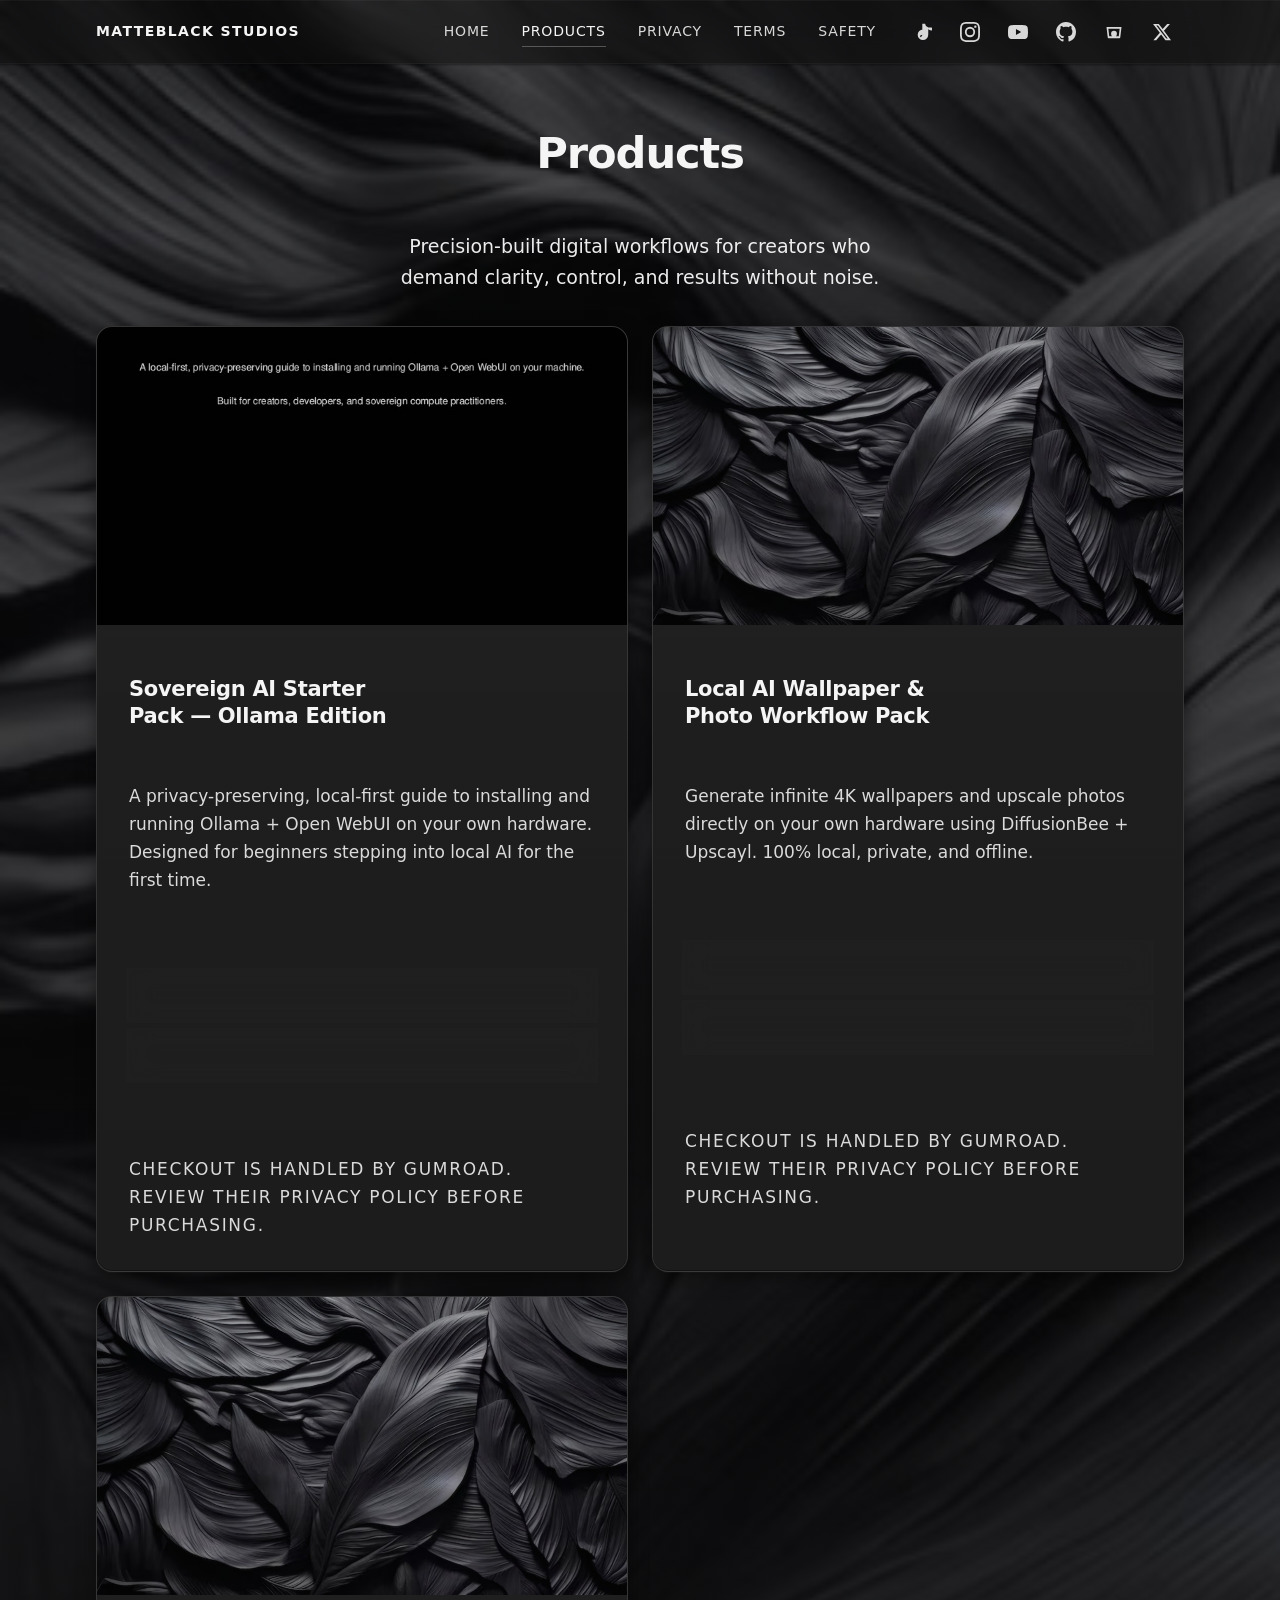
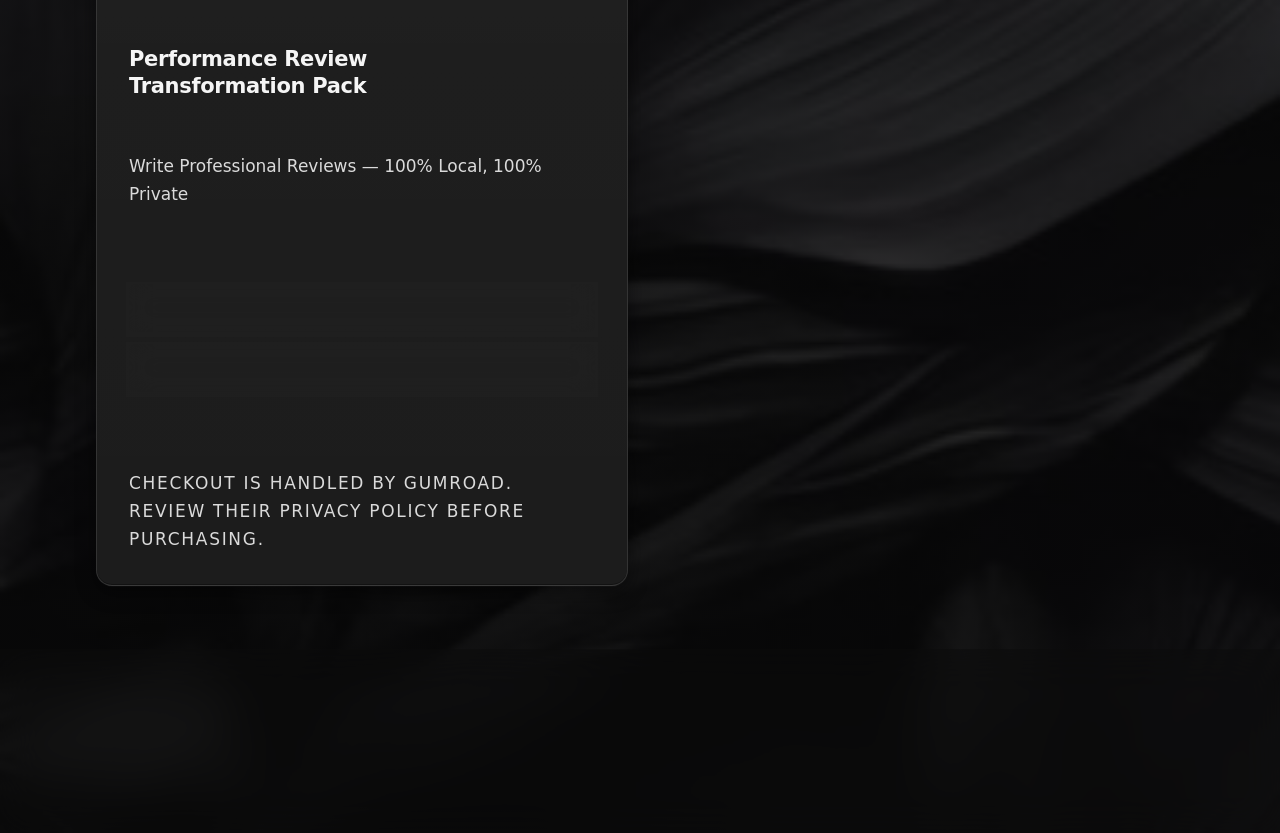
==== commit 8b2b6769: "Add Performance Review Pack product card and repo scaffolding" ====
--- a/PRODUCTS/index.html
+++ b/PRODUCTS/index.html
@@ -145,6 +145,41 @@
               <p class="product-note" id="gumroad-note-wallpaper">Checkout is handled by Gumroad. Review their privacy policy before purchasing.</p>
             </div>
           </article>
+
+          <article class="product-card reveal" aria-labelledby="product-performance-pack">
+            <figure class="product-card__media">
+              <img
+                src="/assets/performance_review_thumbnail.png"
+                srcset="/assets/performance_review_thumbnail.png 1024w"
+                sizes="(min-width: 768px) 50vw, 100vw"
+                alt="Cover art for Performance Review Transformation Pack: local AI workflow for writing professional performance reviews"
+                width="1024"
+                height="574"
+                loading="lazy"
+                decoding="async"
+              />
+            </figure>
+            <div class="product-card__body">
+              <h2 id="product-performance-pack">Performance Review Transformation Pack</h2>
+              <p>Write Professional Reviews — 100% Local, 100% Private</p>
+              <nav class="product-card__actions" aria-label="Performance Review Transformation Pack links">
+                <a
+                  href="https://github.com/Flakiopai/PERFORMANCE_REVIEW_PACK"
+                  class="button"
+                  rel="noopener noreferrer"
+                  target="_blank"
+                >View on GitHub<span class="visually-hidden"> (opens in new tab)</span></a>
+                <a
+                  href="https://matteblackstudios.gumroad.com/l/zquqaj"
+                  class="button"
+                  rel="noopener noreferrer"
+                  target="_blank"
+                  aria-describedby="gumroad-note-performance"
+                >Get on Gumroad<span class="visually-hidden"> (opens in new tab)</span></a>
+              </nav>
+              <p class="product-note" id="gumroad-note-performance">Checkout is handled by Gumroad. Review their privacy policy before purchasing.</p>
+            </div>
+          </article>
         </div>
       </section>
     </div>
